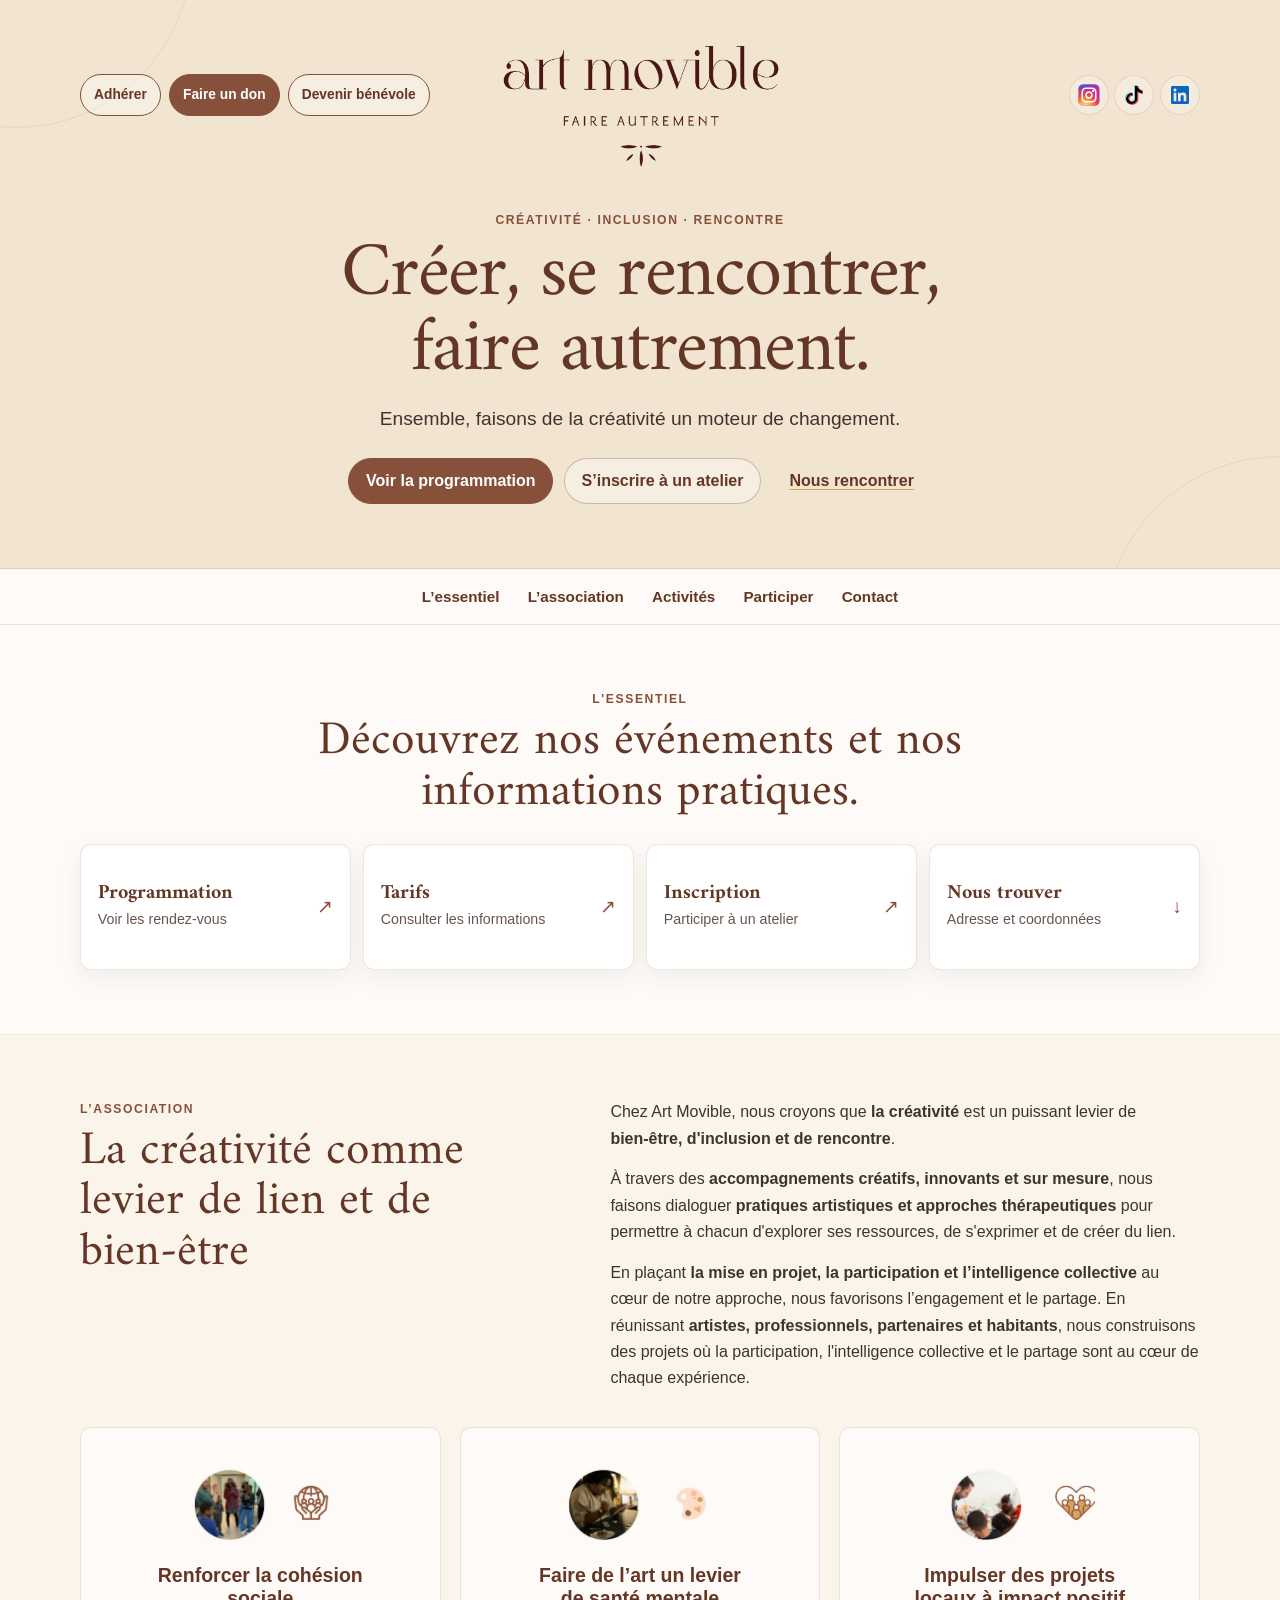
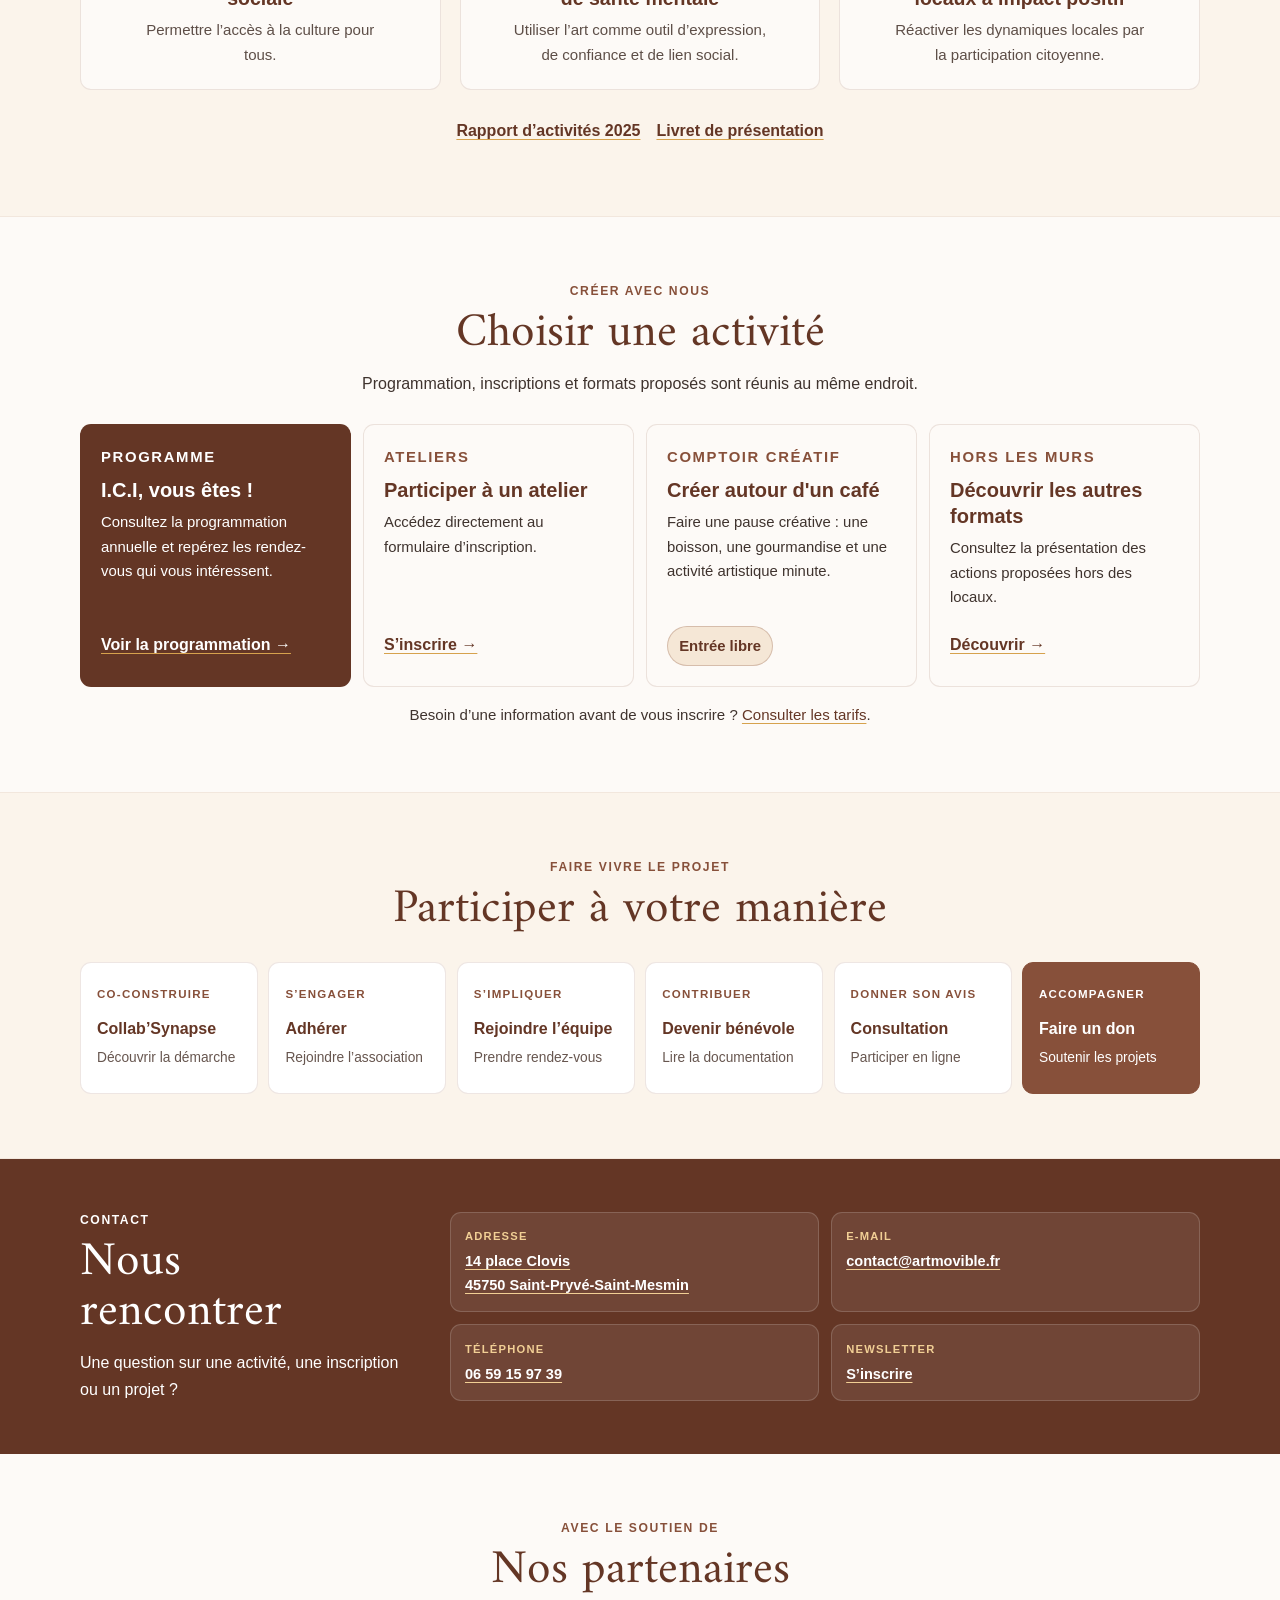
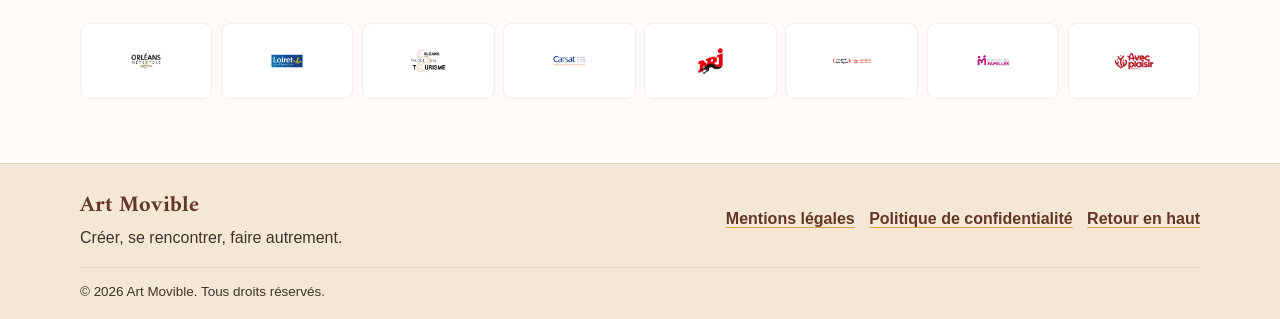
==== index.html @ a221da6d "Refonte du site Artmovible" ====
<!DOCTYPE html>
<html lang="fr">
<head>
    <meta charset="UTF-8">
    <meta name="viewport" content="width=device-width, initial-scale=1.0">
    <meta
        name="description"
        content="Art Movible crée des projets où pratiques artistiques, bien-être, inclusion et participation se rencontrent. Découvrez la programmation, les ateliers et les façons de participer."
    >
    <title>Art Movible | Créer, se rencontrer, faire autrement</title>
    <link rel="stylesheet" href="style.css">
    <link rel="canonical" href="https://www.artmovible.fr/">
</head>

<body id="top">
    <a class="skip-link" href="#contenu">Aller au contenu principal</a>

    <header class="site-header">
        <div class="header-bar conteneur">
            <div class="header-actions" aria-label="Soutenir Art Movible">
                <a
                    class="bouton-header bouton-header-secondaire"
                    href="https://art-movible.assoconnect.com/collect/description/528353-q-adhesions-annuelles"
                    target="_blank"
                    rel="noopener noreferrer"
                >
                    Adhérer
                </a>
                <a
                    class="bouton-header bouton-header-principal"
                    href="https://art-movible.assoconnect.com/collect/donation/01JJXPE5YR8CC6WFGHC7YKSK3X/soutenez-l-association"
                    target="_blank"
                    rel="noopener noreferrer"
                >
                    Faire un don
                </a>
                <a
                class="bouton-header bouton-header-secondaire"
                href="https://calendar.app.google/81EwcASKzV31bmbb9"
                target="_blank"
                rel="noopener noreferrer"
                >
                Devenir bénévole
                </a>   
            </div>

            <a class="marque" href="#top" aria-label="Art Movible, retour en haut de la page">
                <img
                    class="logo"
                    src="assets/image/logo-art-movible.png"
                    alt="Art Movible — Faire autrement"
                >
            </a>

            <nav class="reseaux-header" aria-label="Réseaux sociaux d’Art Movible">
                <ul>
                    <li>
                        <a
                            href="https://www.instagram.com/artmovible/"
                            target="_blank"
                            rel="noopener noreferrer"
                            aria-label="Instagram d’Art Movible — ouvre un nouvel onglet"
                        >
                            <img src="assets/image/instagram.svg" alt="" width="28" height="28">
                        </a>
                    </li>
                    <li>
                        <a
                            href="https://www.tiktok.com/@art_movible"
                            target="_blank"
                            rel="noopener noreferrer"
                            aria-label="TikTok d’Art Movible — ouvre un nouvel onglet"
                        >
                            <img src="assets/image/tiktok.svg" alt="" width="28" height="28">
                        </a>
                    </li>
                    <li>
                        <a
                            href="https://www.linkedin.com/company/art-movible/"
                            target="_blank"
                            rel="noopener noreferrer"
                            aria-label="LinkedIn d’Art Movible — ouvre un nouvel onglet"
                        >
                            <img src="assets/image/linkedin.svg" alt="" width="28" height="28">
                        </a>
                    </li>
                </ul>
            </nav>
        </div>

        <div class="hero conteneur">
            <p class="sur-titre">Créativité · inclusion · rencontre</p>
            <h1>Créer, se rencontrer,<br>faire autrement.</h1>
            <p class="hero-intro">
                Ensemble, faisons de la créativité un moteur de changement.
            </p>

            <div class="hero-actions" aria-label="Accès rapides">
                <a class="bouton bouton-principal" href="assets/documents/Programmation-annuel-livretA4.pdf" target="_blank" rel="noopener noreferrer">
                    Voir la programmation
                </a>
                <a class="bouton bouton-secondaire" href="https://art-movible.assoconnect.com/collect/description/756741-a-inscription-ateliers-i-c-i-saison-26-27" target="_blank" rel="noopener noreferrer">
                    S’inscrire à un atelier
                </a>
                <a class="bouton bouton-texte" href="#contact">Nous rencontrer</a>
            </div>
        </div>
    </header>

    <nav class="navigation-principale" aria-label="Navigation principale">
        <ul class="conteneur">
            <li><a href="#essentiel">L’essentiel</a></li>
            <li><a href="#decouvrir">L’association</a></li>
            <li><a href="#activites">Activités</a></li>
            <li><a href="#participer">Participer</a></li>
            <li><a href="#contact">Contact</a></li>
        </ul>
    </nav>

    <main id="contenu">
        <section id="essentiel" class="section-acces" aria-labelledby="acces-rapides-titre">
            <div class="conteneur">
                <div class="section-entete section-entete-centree section-entete-compacte">
                    <p class="sur-titre">L'essentiel</p>
                    <h2 id="acces-rapides-titre">Découvrez nos événements et nos informations pratiques.</h2>
                </div>

                <div class="acces-grid">
                    <a class="carte-acces" href="assets/documents/Programmation-annuel-livretA4.pdf" target="_blank" rel="noopener noreferrer">
                        <strong>Programmation</strong>
                        <span>Voir les rendez-vous</span>
                        <span class="carte-fleche" aria-hidden="true">↗</span>
                    </a>

                    <a class="carte-acces" href="https://drive.google.com/file/d/11H5LAsHrbO5J3Kq4nt0OPEbX9ujCjxOc/view" target="_blank" rel="noopener noreferrer">
                        <strong>Tarifs</strong>
                        <span>Consulter les informations</span>
                        <span class="carte-fleche" aria-hidden="true">↗</span>
                    </a>

                    <a class="carte-acces" href="https://art-movible.assoconnect.com/collect/description/756741-a-inscription-ateliers-i-c-i-saison-26-27" target="_blank" rel="noopener noreferrer">
                        <strong>Inscription</strong>
                        <span>Participer à un atelier</span>
                        <span class="carte-fleche" aria-hidden="true">↗</span>
                    </a>

                    <a class="carte-acces" href="#contact">
                        <strong>Nous trouver</strong>
                        <span>Adresse et coordonnées</span>
                        <span class="carte-fleche" aria-hidden="true">↓</span>
                    </a>
                </div>
            </div>
        </section>

        <section id="decouvrir" class="section-standard section-claire" aria-labelledby="decouvrir-titre">
            <div class="conteneur">
                <div class="association-intro">
                    <div>
                        <p class="sur-titre">L’association</p>
                        <h2 id="decouvrir-titre">La créativité comme levier de lien et de bien-être</h2>
                    </div>

                    <div class="association-resume">
                        <p>
                            Chez Art Movible, nous croyons que <strong>la créativité</strong> est un puissant levier de
                            <strong>bien-être, d'inclusion et de rencontre</strong>.
                        </p>

                        <p>
                            À travers des <strong>accompagnements créatifs, innovants et sur mesure</strong>,
                            nous faisons dialoguer <strong>pratiques artistiques et approches thérapeutiques</strong>
                            pour permettre à chacun d'explorer ses ressources, de s'exprimer et de créer du lien.
                        </p>

                        <p>
                            En plaçant <strong>la mise en projet, la participation et l’intelligence collective</strong>
                            au cœur de notre approche, nous favorisons l’engagement et le partage. En réunissant
                            <strong>artistes, professionnels, partenaires et habitants</strong>, nous construisons
                            des projets où la participation, l'intelligence collective et le partage sont au cœur
                            de chaque expérience.
                        </p>
                    </div>
                </div>

                <div class="axes-grid" aria-label="Les trois axes d’Art Movible">
                    <article class="axe-card">
                        <div class="axe-visuels" aria-hidden="true">
                            <img class="axe-photo" src="assets/image/axes/cohesion-photo.webp" alt="">
                            <img class="axe-icone" src="assets/image/axes/cohesion-icone.png" alt="">
                        </div>
                        <h3>Renforcer la cohésion sociale</h3>
                        <p>Permettre l’accès à la culture pour tous.</p>
                    </article>

                    <article class="axe-card">
                        <div class="axe-visuels" aria-hidden="true">
                            <img class="axe-photo" src="assets/image/axes/sante-mentale-photo.webp" alt="">
                            <img class="axe-icone" src="assets/image/axes/sante-mentale-icone.png" alt="">
                        </div>
                        <h3>Faire de l’art un levier de santé mentale</h3>
                        <p>Utiliser l’art comme outil d’expression, de confiance et de lien social.</p>
                    </article>

                    <article class="axe-card">
                        <div class="axe-visuels" aria-hidden="true">
                            <img class="axe-photo" src="assets/image/axes/projets-locaux-photo.webp" alt="">
                            <img class="axe-icone" src="assets/image/axes/projets-locaux-icone.png" alt="">
                        </div>
                        <h3>Impulser des projets locaux à impact positif</h3>
                        <p>Réactiver les dynamiques locales par la participation citoyenne.</p>
                    </article>
                </div>

                <div class="liens-inline liens-inline-centres">
                    <a href="https://www.calameo.com/read/0078898734a6a73f14594" target="_blank" rel="noopener noreferrer">Rapport d’activités 2025</a>
                    <a href="https://www.calameo.com/read/0078898738d2680e89d22" target="_blank" rel="noopener noreferrer">Livret de présentation</a>
                </div>
            </div>
        </section>

        <section id="activites" class="section-standard" aria-labelledby="activites-titre">
            <div class="conteneur">
                <div class="section-entete section-entete-centree section-entete-compacte">
                    <p class="sur-titre">Créer avec nous</p>
                    <h2 id="activites-titre">Choisir une activité</h2>
                    <p>Programmation, inscriptions et formats proposés sont réunis au même endroit.</p>
                </div>

                <div class="actions-grid">
                    <article class="action-card action-card-principale">
                        <p class="action-type">Programme</p>
                        <h3>I.C.I, vous êtes !</h3>
                        <p>Consultez la programmation annuelle et repérez les rendez-vous qui vous intéressent.</p>
                        <a class="lien-action lien-action-clair" href="assets/documents/Programmation-annuel-livretA4.pdf" target="_blank" rel="noopener noreferrer">Voir la programmation →</a>
                    </article>

                    <article class="action-card">
                        <p class="action-type">Ateliers</p>
                        <h3>Participer à un atelier</h3>
                        <p>Accédez directement au formulaire d’inscription.</p>
                        <a class="lien-action" href="https://art-movible.assoconnect.com/collect/description/756741-a-inscription-ateliers-i-c-i-saison-26-27" target="_blank" rel="noopener noreferrer">S’inscrire →</a>
                    </article>

                    <article class="action-card action-card-info">
                    <p class="action-type">Comptoir créatif</p>

                    <h3>Créer autour d'un café</h3>

                    <p>
                        Faire une pause créative : une boisson, une gourmandise et une activité artistique minute.
                    </p>

                    <p class="info-action">Entrée libre</p>
                    </article>

                    <article class="action-card">
                        <p class="action-type">Hors les murs</p>
                        <h3>Découvrir les autres formats</h3>
                        <p>Consultez la présentation des actions proposées hors des locaux.</p>
                        <a class="lien-action" href="assets/documents/actions-hors-les-murs.pdf" target="_blank" rel="noopener noreferrer">Découvrir →</a>
                    </article>
                </div>

                <p class="tarifs-raccourci">
                    Besoin d’une information avant de vous inscrire ?
                    <a href="https://drive.google.com/file/d/11H5LAsHrbO5J3Kq4nt0OPEbX9ujCjxOc/view" target="_blank" rel="noopener noreferrer">Consulter les tarifs</a>.
                </p>
            </div>
        </section>

        <section id="participer" class="section-standard section-claire" aria-labelledby="participer-titre">
            <div class="conteneur">
                <div class="section-entete section-entete-centree section-entete-compacte">
                    <p class="sur-titre">Faire vivre le projet</p>
                    <h2 id="participer-titre">Participer à votre manière</h2>
                </div>

                <div class="participation-grid">
                    <a class="participation-card" href="assets/image/collab-synapse.jpeg" target="_blank" rel="noopener noreferrer">
                        <span class="participation-label">Co-construire</span>
                        <strong>Collab’Synapse</strong>
                        <span>Découvrir la démarche</span>
                    </a>

                    <a class="participation-card" href="https://art-movible.assoconnect.com/collect/description/528353-q-adhesions-annuelles" target="_blank" rel="noopener noreferrer">
                        <span class="participation-label">S’engager</span>
                        <strong>Adhérer</strong>
                        <span>Rejoindre l’association</span>
                    </a>

                    <a class="participation-card" href="https://calendar.app.google/81EwcASKzV31bmbb9" target="_blank" rel="noopener noreferrer">
                        <span class="participation-label">S’impliquer</span>
                        <strong>Rejoindre l’équipe</strong>
                        <span>Prendre rendez-vous</span>
                    </a>

                    <a class="participation-card" href="https://calendar.app.google/81EwcASKzV31bmbb9" target="_blank" rel="noopener noreferrer">
                        <span class="participation-label">Contribuer</span>
                        <strong>Devenir bénévole</strong>
                        <span>Lire la documentation</span>
                    </a>

                    <a class="participation-card" href="https://docs.google.com/forms/d/e/1FAIpQLSdToOJBvKz5PUzyW902dC2U67nDC9TIb4lnIdmx_cMyzIRdXw/viewform" target="_blank" rel="noopener noreferrer">
                        <span class="participation-label">Donner son avis</span>
                        <strong>Consultation</strong>
                        <span>Participer en ligne</span>
                    </a>

                    <a class="participation-card participation-card-don" href="https://art-movible.assoconnect.com/collect/donation/01JJXPE5YR8CC6WFGHC7YKSK3X/soutenez-l-association" target="_blank" rel="noopener noreferrer">
                        <span class="participation-label">Accompagner</span>
                        <strong>Faire un don</strong>
                        <span>Soutenir les projets</span>
                    </a>
                </div>
            </div>
        </section>

        <section id="contact" class="section-contact" aria-labelledby="contact-titre">
            <div class="conteneur contact-layout">
                <div class="contact-intro">
                    <p class="sur-titre">Contact</p>
                    <h2 id="contact-titre">Nous<br> rencontrer</h2>
                    <p>Une question sur une activité, une inscription ou un projet ?</p>
                </div>

                <address class="contact-list">
                    <div class="contact-ligne">
                        <span class="contact-label">Adresse</span>
                        <a href="https://maps.app.goo.gl/XmtvQ3x3zF26Dgkd9" target="_blank" rel="noopener noreferrer">
                            14 place Clovis<br>45750 Saint-Pryvé-Saint-Mesmin
                        </a>
                    </div>
                    <div class="contact-ligne">
                        <span class="contact-label">E-mail</span>
                        <a href="mailto:contact@artmovible.fr">contact@artmovible.fr</a>
                    </div>
                    <div class="contact-ligne">
                        <span class="contact-label">Téléphone</span>
                        <a href="tel:+33659159739">06 59 15 97 39</a>
                    </div>
                    <div class="contact-ligne">
                        <span class="contact-label">Newsletter</span>
                        <a href="https://art-movible.assoconnect.com/collect/description/736216-a-inscription-newsletter" target="_blank" rel="noopener noreferrer">S’inscrire</a>
                    </div>
                </address>
            </div>
        </section>

        <section id="partenaires" class="section-partenaires" aria-labelledby="partenaires-titre">
            <div class="conteneur">
                <div class="section-entete section-entete-centree section-entete-compacte">
                    <p class="sur-titre">Avec le soutien de</p>
                    <h2 id="partenaires-titre">Nos partenaires</h2>
                </div>

                <ul class="liste-partenaires">
                    <li><img src="assets/image/partenaires/OM.png" alt="Orléans Métropole" loading="lazy"></li>
                    <li><img src="assets/image/partenaires/Loiret.png" alt="Département du Loiret" loading="lazy"></li>
                    <li><img src="assets/image/partenaires/OOT.png" alt="Orléans Office de tourisme" loading="lazy"></li>
                    <li><img src="assets/image/partenaires/carsat.png" alt="CARSAT" loading="lazy"></li>
                    <li><img src="assets/image/partenaires/nrj.png" alt="NRJ" loading="lazy"></li>
                    <li><img src="assets/image/partenaires/malakoff.png" alt="Malakoff" loading="lazy"></li>
                    <li><img src="assets/image/partenaires/maison-des-familles.png" alt="Maison des familles" loading="lazy"></li>
                    <li><img src="assets/image/partenaires/avec-plaisir.png" alt="Avec plaisir" loading="lazy"></li>
                </ul>
            </div>
        </section>
    </main>

    <footer class="site-footer">
        <div class="conteneur footer-grid">
            <div>
                <p class="footer-nom">Art Movible</p>
                <p>Créer, se rencontrer, faire autrement.</p>
            </div>

            <div class="footer-liens">
                <a href="mentions-legales.html">Mentions légales</a>
                <a href="confidentialite.html">Politique de confidentialité</a>
                <a href="#top">Retour en haut</a>
            </div>
        </div>
        <p class="copyright">&copy; 2026 Art Movible. Tous droits réservés.</p>
    </footer>
</body>
</html>
---- style.css ----
@font-face {
    font-family: "Amiri";
    src: url("assets/fonts/Amiri-Regular.ttf") format("truetype");
    font-style: normal;
    font-weight: 400;
    font-display: swap;
}

@font-face {
    font-family: "Amiri";
    src: url("assets/fonts/Amiri-Bold.ttf") format("truetype");
    font-style: normal;
    font-weight: 700;
    font-display: swap;
}

@font-face {
    font-family: "Amiri";
    src: url("assets/fonts/Amiri-Italic.ttf") format("truetype");
    font-style: italic;
    font-weight: 400;
    font-display: swap;
}

@font-face {
    font-family: "Amiri";
    src: url("assets/fonts/Amiri-BoldItalic.ttf") format("truetype");
    font-style: italic;
    font-weight: 700;
    font-display: swap;
}

:root {
    --brun: #87503a;
    --brun-fonce: #643625;
    --texte: #3f332e;
    --fond: #fdfaf7;
    --sable: #f5e7d6;
    --logo-fond: #f1e4d1;
    --sable-clair: #fbf4eb;
    --neutre: #dcd9cb;
    --or: #d6a24d;
    --blanc: #ffffff;
    --ombre-legere: 0 8px 24px rgba(76, 52, 42, 0.06);
    --rayon: 18px;
    --rayon-petit: 11px;
    --largeur: 1120px;
    --section: clamp(2.8rem, 5vw, 4.4rem);
}

*,
*::before,
*::after {
    box-sizing: border-box;
}

html {
    scroll-behavior: smooth;
    scroll-padding-top: 76px;
}

body {
    margin: 0;
    background: var(--fond);
    color: var(--texte);
    font-family: "Segoe UI", Roboto, Helvetica, Arial, sans-serif;
    font-size: 1rem;
    line-height: 1.65;
}

img {
    max-width: 100%;
    height: auto;
}

a {
    color: var(--brun-fonce);
    text-decoration-thickness: 0.09em;
    text-underline-offset: 0.18em;
    text-decoration-color: var(--or);
}

a:hover {
    text-decoration-color: currentColor;
}

a:focus-visible,
button:focus-visible {
    outline: 3px solid var(--brun-fonce);
    outline-offset: 4px;
}

h1,
h2,
h3,
p {
    margin-top: 0;
}

h1,
h2,
h3 {
    color: var(--brun-fonce);
}

h1,
h2 {
    font-family: "Amiri", Georgia, serif;
}

h1 {
    max-width: 850px;
    margin: 0 auto 0.9rem;
    font-size: clamp(2.75rem, 6vw, 5.25rem);
    font-weight: 400;
    line-height: 0.98;
    letter-spacing: -0.02em;
    text-align: center;
}

h2 {
    margin-bottom: 0.75rem;
    font-size: clamp(2rem, 3.7vw, 3rem);
    font-weight: 400;
    line-height: 1.06;
}

h3 {
    margin-bottom: 0.45rem;
    font-size: clamp(1.08rem, 1.7vw, 1.25rem);
    line-height: 1.3;
}

p {
    margin-bottom: 0.9rem;
}

.conteneur {
    width: min(calc(100% - 2rem), var(--largeur));
    margin-inline: auto;
}

.skip-link {
    position: fixed;
    top: 0.75rem;
    left: 0.75rem;
    z-index: 1000;
    padding: 0.7rem 0.95rem;
    transform: translateY(-180%);
    border-radius: 8px;
    background: var(--brun-fonce);
    color: var(--blanc);
    font-weight: 700;
    text-decoration: none;
}

.skip-link:focus {
    transform: translateY(0);
}

.sur-titre {
    margin-bottom: 0.5rem;
    color: var(--brun);
    font-size: 0.76rem;
    font-weight: 800;
    letter-spacing: 0.13em;
    text-transform: uppercase;
}

/* En-tête */

.site-header {
    position: relative;
    overflow: hidden;
    border-bottom: 1px solid rgba(135, 80, 58, 0.15);
    background: var(--logo-fond);
}

.site-header::before,
.site-header::after {
    content: "";
    position: absolute;
    width: 22rem;
    height: 22rem;
    border: 1px solid rgba(135, 80, 58, 0.10);
    border-radius: 50%;
    pointer-events: none;
}

.site-header::before {
    top: -14rem;
    left: -10rem;
}

.site-header::after {
    right: -11rem;
    bottom: -15rem;
}

.header-bar {
    position: relative;
    z-index: 1;
    display: grid;
    grid-template-columns: 1fr auto 1fr;
    align-items: center;
    gap: 1rem;
    padding-top: 1.1rem;
}

.header-actions {
    grid-column: 1;
    justify-self: start;
    display: flex;
    flex-wrap: wrap;
    gap: 0.5rem;
}

.bouton-header {
    display: inline-flex;
    min-height: 42px;
    align-items: center;
    justify-content: center;
    padding: 0.55rem 0.82rem;
    border: 1px solid var(--brun);
    border-radius: 999px;
    font-size: 0.86rem;
    font-weight: 750;
    line-height: 1.1;
    text-decoration: none;
    transition: transform 150ms ease, background-color 150ms ease, border-color 150ms ease;
}

.bouton-header:hover {
    transform: translateY(-1px);
    border-color: var(--brun-fonce);
    background: var(--brun-fonce);
    color: var(--blanc);
}

.bouton-header-principal {
    background: var(--brun);
    color: var(--blanc);
}

.bouton-header-secondaire {
    background: rgba(255, 255, 255, 0.36);
    color: var(--brun-fonce);
}

.marque {
    grid-column: 2;
    display: inline-flex;
    align-items: center;
    justify-content: center;
    border-radius: 16px;
}

.logo {
    display: block;
    width: min(320px, 62vw);
    mix-blend-mode: multiply;
}

.reseaux-header {
    grid-column: 3;
    justify-self: end;
}

.reseaux-header ul {
    display: flex;
    gap: 0.35rem;
    margin: 0;
    padding: 0;
    list-style: none;
}

.reseaux-header a {
    display: grid;
    width: 40px;
    height: 40px;
    place-items: center;
    border: 1px solid rgba(135, 80, 58, 0.14);
    border-radius: 50%;
    background: rgba(255, 255, 255, 0.25);
    transition: transform 150ms ease, background-color 150ms ease;
}

.reseaux-header a:hover {
    transform: translateY(-2px);
    background: rgba(255, 255, 255, 0.60);
}

.reseaux-header img {
    display: block;
    width: 24px;
    height: 24px;
    object-fit: contain;
}

.hero {
    position: relative;
    z-index: 1;
    max-width: 930px;
    padding-top: clamp(1.7rem, 3vw, 2.6rem);
    padding-bottom: clamp(2.4rem, 5vw, 4rem);
    text-align: center;
}

.hero .sur-titre {
    text-align: center;
}

.hero-intro {
    max-width: 720px;
    margin: 0 auto 1.45rem;
    font-size: clamp(1.04rem, 1.8vw, 1.2rem);
}

.hero-actions {
    display: flex;
    flex-wrap: wrap;
    justify-content: center;
    gap: 0.65rem;
}

.bouton {
    display: inline-flex;
    min-height: 46px;
    align-items: center;
    justify-content: center;
    padding: 0.72rem 1.05rem;
    border: 1px solid transparent;
    border-radius: 999px;
    font-weight: 750;
    line-height: 1.2;
    text-decoration: none;
    transition: transform 150ms ease, background-color 150ms ease, border-color 150ms ease;
}

.bouton:hover {
    transform: translateY(-1px);
}

.bouton-principal {
    border-color: var(--brun);
    background: var(--brun);
    color: var(--blanc);
}

.bouton-principal:hover {
    border-color: var(--brun-fonce);
    background: var(--brun-fonce);
}

.bouton-secondaire {
    border-color: rgba(135, 80, 58, 0.35);
    background: rgba(255, 255, 255, 0.36);
    color: var(--brun-fonce);
}

.bouton-secondaire:hover {
    background: rgba(255, 255, 255, 0.72);
}

.bouton-texte {
    color: var(--brun-fonce);
    text-decoration: underline;
    text-decoration-color: var(--or);
}

/* Navigation */

.navigation-principale {
    position: sticky;
    top: 0;
    z-index: 100;
    border-bottom: 1px solid rgba(135, 80, 58, 0.14);
    background: rgba(253, 250, 247, 0.95);
    backdrop-filter: blur(10px);
}

.navigation-principale ul {
    display: flex;
    align-items: center;
    justify-content: center;
    gap: 0.2rem;
    margin-block: 0;
    padding-block: 0.42rem;
    list-style: none;
}

.navigation-principale a {
    display: flex;
    min-height: 42px;
    align-items: center;
    padding: 0.45rem 0.78rem;
    border-radius: 999px;
    color: var(--brun-fonce);
    font-size: 0.95rem;
    font-weight: 750;
    text-decoration: none;
}

.navigation-principale a:hover,
.navigation-principale a:focus-visible {
    background: var(--sable);
}

/* Sections */

section[id] {
    scroll-margin-top: 110px;
}

.section-standard,
.section-acces,
.section-partenaires {
    padding-block: var(--section);
}

.section-claire {
    border-block: 1px solid rgba(135, 80, 58, 0.08);
    background: var(--sable-clair);
}

.section-entete {
    max-width: 720px;
    margin-bottom: 1.65rem;
}

.section-entete-centree {
    margin-inline: auto;
    text-align: center;
}

.section-entete-compacte > p:last-child {
    max-width: 620px;
    margin-inline: auto;
    margin-bottom: 0;
}

/* Accès rapides */

.section-acces {
    background: var(--fond);
}

.acces-grid {
    display: grid;
    grid-template-columns: repeat(4, minmax(0, 1fr));
    gap: 0.75rem;
}

.carte-acces {
    position: relative;
    display: grid;
    min-height: 126px;
    grid-template-columns: 1fr auto;
    grid-template-rows: auto auto;
    gap: 0.15rem 0.7rem;
    align-content: center;
    padding: 1rem 1.05rem;
    border: 1px solid rgba(135, 80, 58, 0.14);
    border-radius: var(--rayon-petit);
    background: var(--blanc);
    box-shadow: var(--ombre-legere);
    color: var(--texte);
    text-decoration: none;
    transition: transform 150ms ease, border-color 150ms ease;
}

.carte-acces:hover {
    transform: translateY(-2px);
    border-color: rgba(135, 80, 58, 0.38);
}

.carte-acces strong {
    grid-column: 1;
    color: var(--brun-fonce);
    font-family: "Amiri", Georgia, serif;
    font-size: 1.25rem;
    line-height: 1.1;
}

.carte-acces > span:not(.carte-fleche) {
    grid-column: 1;
    color: #67564f;
    font-size: 0.89rem;
}

.carte-fleche {
    grid-column: 2;
    grid-row: 1 / 3;
    align-self: center;
    color: var(--brun);
    font-size: 1.2rem;
}

/* Association */

.association-intro {
    display: grid;
    grid-template-columns: minmax(0, 0.9fr) minmax(0, 1.1fr);
    align-items: start;
    gap: clamp(1.5rem, 4vw, 3rem);
    margin-bottom: clamp(1.5rem, 3vw, 2.2rem);
}

.association-intro h2,
.association-resume p:last-child {
    margin-bottom: 0;
}

.association-resume {
    max-width: 680px;
}

.texte-intro {
    font-size: 1.08rem;
    font-weight: 650;
}

.axes-grid {
    display: grid;
    grid-template-columns: repeat(3, minmax(0, 1fr));
    gap: clamp(0.75rem, 2vw, 1.2rem);
}

.axe-card {
    display: grid;
    grid-template-rows: auto auto 1fr;
    justify-items: center;
    padding: clamp(1rem, 2vw, 1.35rem);
    border: 1px solid rgba(135, 80, 58, 0.14);
    border-radius: var(--rayon-petit);
    background: var(--fond);
    text-align: center;
}

.axe-visuels {
    display: flex;
    align-items: center;
    justify-content: center;
    gap: 0.9rem;
    min-height: 100px;
    margin-bottom: 0.9rem;
}

.axe-photo {
    width: 86px;
    height: 86px;
    border-radius: 50%;
    object-fit: cover;
}

.axe-icone {
    width: 50px;
    height: 50px;
    object-fit: contain;
}

.axe-card h3 {
    max-width: 20ch;
    margin: 0 0 0.45rem;
    font-size: clamp(1.05rem, 1.7vw, 1.22rem);
    line-height: 1.2;
}

.axe-card p {
    max-width: 31ch;
    margin: 0;
    color: #5d4e47;
    font-size: 0.94rem;
}

.liens-inline {
    display: flex;
    flex-wrap: wrap;
    gap: 0.4rem 1rem;
    margin-top: 1.25rem;
}

.liens-inline-centres {
    justify-content: center;
}

.liens-inline a {
    display: inline-flex;
    min-height: 42px;
    align-items: center;
    font-weight: 750;
}

/* Activités */

.actions-grid {
    display: grid;
    grid-template-columns: repeat(4, minmax(0, 1fr));
    gap: 0.75rem;
}

.action-card {
    display: flex;
    min-height: 195px;
    flex-direction: column;
    padding: 1.25rem;
    border: 1px solid rgba(135, 80, 58, 0.14);
    border-radius: var(--rayon-petit);
    background: var(--fond);
}

.action-card-principale {
    border-color: transparent;
    background: var(--brun-fonce);
    color: var(--blanc);
}

.action-card-principale h3,
.action-card-principale .action-type {
    color: var(--blanc);
}

.action-card p {
    font-size: 0.93rem;
}

.action-type,
.participation-label {
    margin-bottom: 0.45rem;
    color: var(--brun);
    font-size: 0.72rem;
    font-weight: 800;
    letter-spacing: 0.11em;
    text-transform: uppercase;
}

.lien-action {
    display: inline-flex;
    min-height: 42px;
    align-items: center;
    margin-top: auto;
    font-weight: 800;
}

.lien-action-clair {
    color: var(--blanc);
    text-decoration-color: var(--or);
}

.tarifs-raccourci {
    margin: 1rem 0 0;
    text-align: center;
    font-size: 0.94rem;
}

/* Participer */

.participation-grid {
    display: grid;
    grid-template-columns: repeat(5, minmax(0, 1fr));
    gap: 0.65rem;
}

.participation-card {
    display: flex;
    min-height: 132px;
    flex-direction: column;
    justify-content: center;
    gap: 0.28rem;
    padding: 1rem;
    border: 1px solid rgba(135, 80, 58, 0.14);
    border-radius: var(--rayon-petit);
    background: var(--blanc);
    color: var(--texte);
    text-decoration: none;
    transition: transform 150ms ease, border-color 150ms ease;
}

.participation-card:hover {
    transform: translateY(-2px);
    border-color: rgba(135, 80, 58, 0.40);
}

.participation-card strong {
    color: var(--brun-fonce);
    font-size: 1rem;
}

.participation-card > span:last-child {
    color: #67564f;
    font-size: 0.86rem;
}

.participation-card-don {
    border-color: var(--brun);
    background: var(--brun);
    color: var(--blanc);
}

.participation-card-don .participation-label,
.participation-card-don strong,
.participation-card-don > span:last-child {
    color: var(--blanc);
}

/* Contact */

.section-contact {
    padding-block: clamp(2.4rem, 4vw, 3.4rem);
    background: var(--brun-fonce);
    color: var(--blanc);
}

.section-contact h2,
.section-contact .sur-titre {
    color: var(--blanc);
}

.contact-layout {
    display: grid;
    grid-template-columns: minmax(240px, 0.75fr) minmax(0, 1.75fr);
    align-items: center;
    gap: clamp(1.6rem, 4vw, 3rem);
}

.contact-intro p:last-child {
    margin-bottom: 0;
}

.contact-list {
    display: grid;
    grid-template-columns: repeat(2, minmax(0, 1fr));
    gap: 0.75rem;
    font-style: normal;
}

.contact-ligne {
    display: flex;
    min-width: 0;
    flex-direction: column;
    gap: 0.22rem;
    padding: 0.9rem;
    border: 1px solid rgba(255, 255, 255, 0.16);
    border-radius: var(--rayon-petit);
    background: rgba(255, 255, 255, 0.08);
}

.contact-label {
    color: #f1cf95;
    font-size: 0.7rem;
    font-weight: 800;
    letter-spacing: 0.11em;
    text-transform: uppercase;
}

.contact-ligne a {
    color: var(--blanc);
    font-size: 0.91rem;
    font-weight: 700;
    overflow-wrap: break-word;
    word-break: normal;
    text-decoration-color: #f1cf95;
}

/* Partenaires */

.section-partenaires {
    background: var(--fond);
}

.liste-partenaires {
    display: grid;
    grid-template-columns: repeat(auto-fit, minmax(112px, 1fr));
    align-items: center;
    gap: 0.55rem;
    margin: 0;
    padding: 0;
    list-style: none;
}

.liste-partenaires li {
    display: grid;
    min-height: 76px;
    place-items: center;
    padding: 0.55rem;
    border: 1px solid rgba(135, 80, 58, 0.10);
    border-radius: 9px;
    background: var(--blanc);
}

.liste-partenaires img {
    display: block;
    width: 100%;
    max-width: 125px;
    height: 48px;
    object-fit: contain;
}

/* Footer */

.site-footer,
body > footer:not(.site-footer) {
    border-top: 1px solid rgba(135, 80, 58, 0.14);
    background: var(--sable);
    color: var(--texte);
}

.footer-grid {
    display: flex;
    align-items: center;
    justify-content: space-between;
    gap: 1.5rem;
    padding-block: 1.5rem 1rem;
}

.footer-nom {
    margin-bottom: 0.1rem;
    color: var(--brun-fonce);
    font-family: "Amiri", Georgia, serif;
    font-size: 1.4rem;
    font-weight: 700;
}

.footer-grid p {
    margin-bottom: 0;
}

.footer-liens {
    display: flex;
    flex-wrap: wrap;
    justify-content: flex-end;
    gap: 0.5rem 0.9rem;
}

.footer-liens a,
.liens-legaux a {
    display: inline-flex;
    min-height: 40px;
    align-items: center;
    font-weight: 700;
}

.copyright {
    width: min(calc(100% - 2rem), var(--largeur));
    margin: 0 auto;
    padding: 0.8rem 0 1rem;
    border-top: 1px solid rgba(135, 80, 58, 0.11);
    font-size: 0.84rem;
}

/* Pages légales existantes */

body > header:not(.site-header) {
    width: min(calc(100% - 2rem), 900px);
    margin: 0 auto;
    padding: 2rem 0 1rem;
}

.titre-page {
    margin: 0;
    font-family: "Amiri", Georgia, serif;
    font-size: clamp(2.5rem, 6vw, 4rem);
    font-weight: 400;
    line-height: 1.05;
}

.retour-accueil {
    display: inline-flex;
    min-height: 44px;
    align-items: center;
    margin-bottom: 1.2rem;
    font-weight: 700;
}

.page-legale {
    width: min(calc(100% - 2rem), 900px);
    margin: 0 auto 3rem;
    padding: clamp(1.5rem, 4vw, 3rem);
    border: 1px solid rgba(135, 80, 58, 0.12);
    border-radius: var(--rayon);
    background: var(--blanc);
    box-shadow: var(--ombre-legere);
}

.page-legale section + section {
    margin-top: 2.4rem;
    padding-top: 2.4rem;
    border-top: 1px solid rgba(135, 80, 58, 0.12);
}

.page-legale p,
.page-legale li {
    max-width: 72ch;
}

.page-legale address {
    font-style: normal;
}

body > footer:not(.site-footer) {
    padding: 1.5rem 1rem;
    text-align: center;
}

body > footer:not(.site-footer) p {
    margin: 0;
}

.liens-legaux {
    display: flex;
    flex-wrap: wrap;
    justify-content: center;
    gap: 0.5rem 0.8rem;
}

/* Responsive */

@media (max-width: 980px) {
    .actions-grid {
        grid-template-columns: repeat(2, minmax(0, 1fr));
    }

    .participation-grid {
        grid-template-columns: repeat(3, minmax(0, 1fr));
    }

    .contact-layout {
        grid-template-columns: 1fr;
    }

    .contact-list {
        grid-template-columns: repeat(2, minmax(0, 1fr));
    }
}

@media (max-width: 820px) {
    .association-intro {
        grid-template-columns: 1fr;
        align-items: start;
        gap: 0.8rem;
    }

    .axes-grid {
        grid-template-columns: 1fr;
    }

    .axe-card {
        grid-template-columns: auto 1fr;
        grid-template-rows: auto auto;
        column-gap: 1rem;
        justify-items: start;
        text-align: left;
    }

    .axe-visuels {
        grid-row: 1 / 3;
        flex-direction: column;
        gap: 0.35rem;
        min-height: auto;
        margin: 0;
    }

    .axe-photo {
        width: 74px;
        height: 74px;
    }

    .axe-icone {
        width: 38px;
        height: 38px;
    }

    .axe-card h3,
    .axe-card p {
        max-width: none;
    }
}

@media (max-width: 700px) {
    .header-bar {
        grid-template-columns: 1fr;
        justify-items: center;
    }

    .header-actions,
    .marque,
    .reseaux-header {
        grid-column: 1;
        justify-self: center;
    }

    .marque {
        grid-row: 1;
    }

    .header-actions {
        grid-row: 2;
        justify-content: center;
        margin-top: 0.35rem;
    }

    .reseaux-header {
        grid-row: 3;
        margin-top: 0.2rem;
    }

    .navigation-principale ul {
    justify-content: center;
    flex-wrap: wrap;
    gap: 0.15rem 0.3rem;
    padding: 0.35rem 0.5rem;
    overflow: visible;
}

.navigation-principale li {
    flex: 0 1 auto;
}

.navigation-principale a {
    min-height: 38px;
    padding: 0.35rem 0.6rem;
    font-size: 0.88rem;
    white-space: nowrap;
}

    .acces-grid {
        grid-template-columns: repeat(2, minmax(0, 1fr));
    }

    .participation-grid {
        grid-template-columns: repeat(2, minmax(0, 1fr));
    }

    .footer-grid {
        align-items: flex-start;
        flex-direction: column;
    }

    .footer-liens {
        justify-content: flex-start;
    }

    .contact-list {
    grid-template-columns: 1fr;
}

.contact-ligne {
    padding: 0.75rem;
}

.contact-ligne a[href^="mailto:"] {
    font-size: 0.86rem;
    white-space: nowrap;
}
}

@media (max-width: 520px) {
    .conteneur {
        width: min(calc(100% - 1.25rem), var(--largeur));
    }

    .logo {
        width: min(280px, 76vw);
    }

    .hero-actions,
    .hero-actions .bouton {
        width: 100%;
    }

    .acces-grid,
    .actions-grid,
    .participation-grid,
    .contact-list {
        grid-template-columns: 1fr;
    }

    .carte-acces,
    .action-card,
    .participation-card {
        min-height: 0;
    }

    .carte-acces {
        min-height: 96px;
    }

    .section-contact {
        padding-block: 2.2rem;
    }
}

@media (prefers-reduced-motion: reduce) {
    html {
        scroll-behavior: auto;
    }

    *,
    *::before,
    *::after {
        scroll-behavior: auto !important;
        transition-duration: 0.01ms !important;
        animation-duration: 0.01ms !important;
        animation-iteration-count: 1 !important;
    }
}


/* Ajustements ciblés — base V2.1 conservée */

.action-card-info {
    position: relative;
}

.info-action {
    display: inline-flex;
    width: fit-content;
    min-height: 38px;
    align-items: center;
    margin-top: auto;
    margin-bottom: 0;
    padding: 0.42rem 0.7rem;
    border: 1px solid rgba(135, 80, 58, 0.28);
    border-radius: 999px;
    background: var(--sable);
    color: var(--brun-fonce);
    font-size: 0.86rem;
    font-weight: 800;
}

.participation-grid {
    grid-template-columns: repeat(6, minmax(0, 1fr));
}

@media (max-width: 980px) {
    .participation-grid {
        grid-template-columns: repeat(3, minmax(0, 1fr));
    }
}

@media (max-width: 700px) {
    .participation-grid {
        grid-template-columns: repeat(2, minmax(0, 1fr));
    }
}

@media (max-width: 520px) {
    .participation-grid {
        grid-template-columns: 1fr;
    }
}

@media (max-width: 390px) {
    .header-actions {
        width: 100%;
    }

    .bouton-header {
        flex: 1 1 auto;
        min-width: 0;
        padding-inline: 0.65rem;
        font-size: 0.8rem;
    }
}
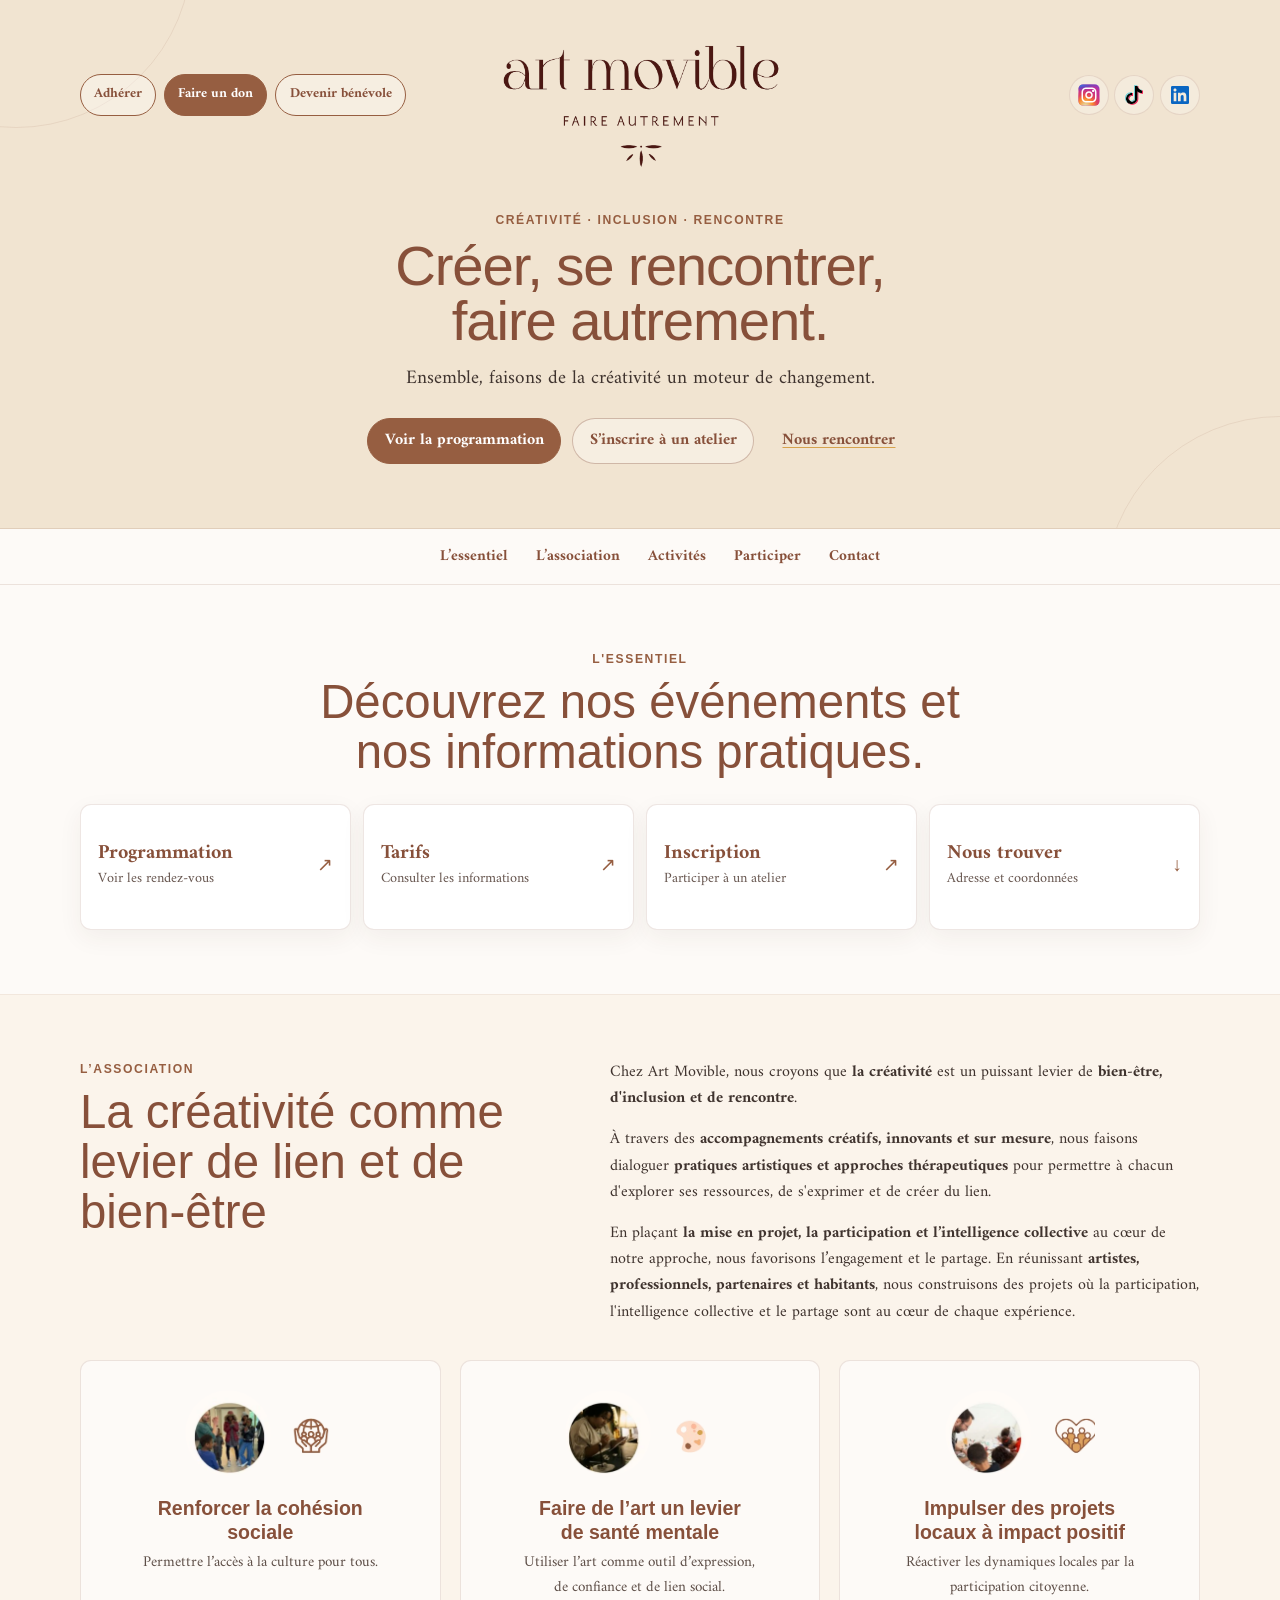
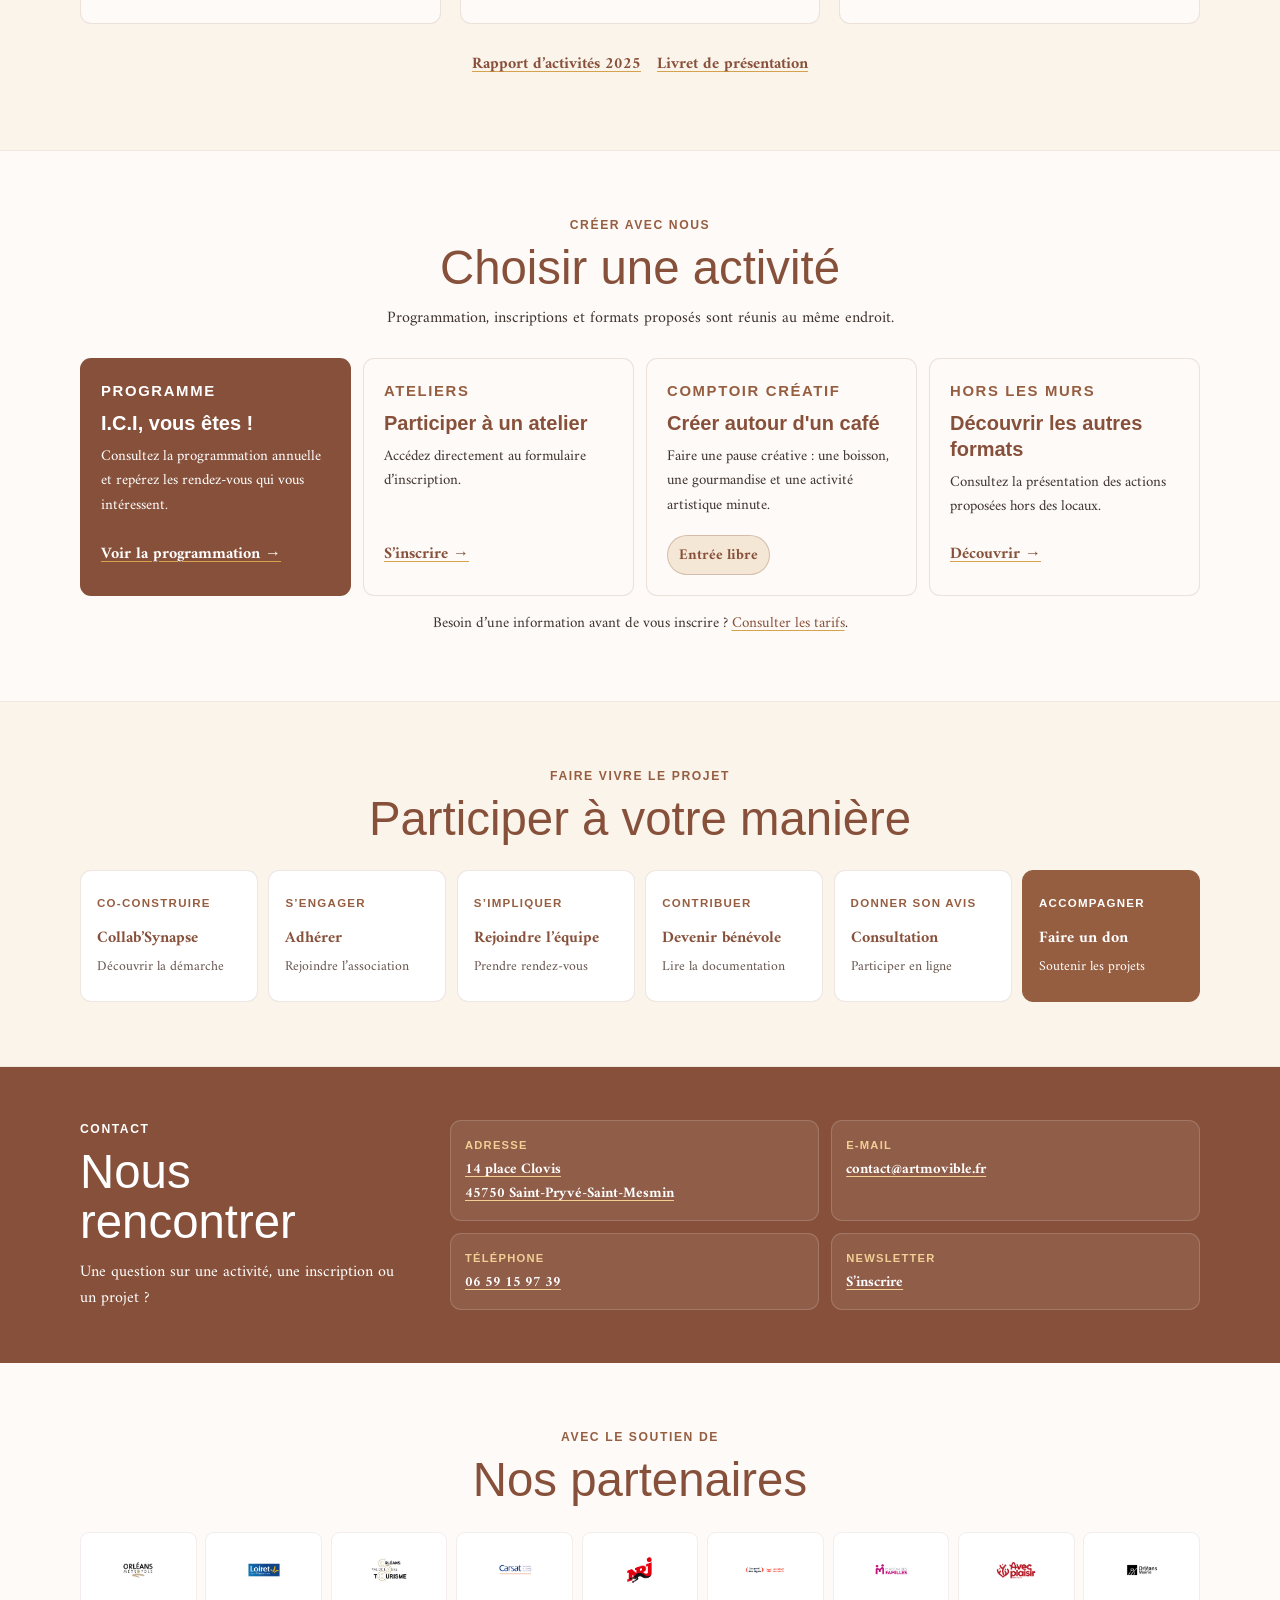
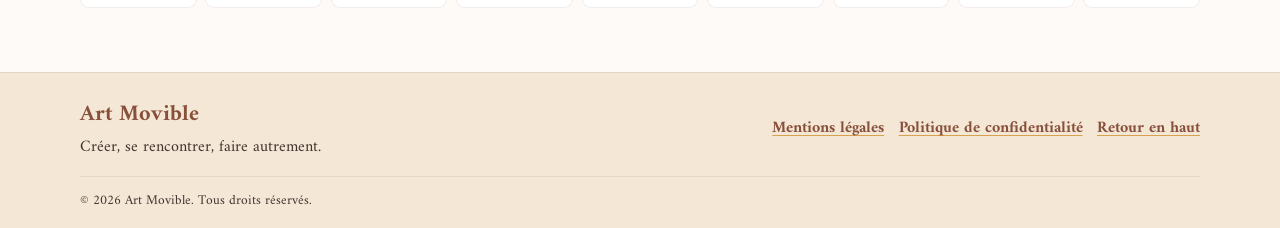
==== commit 4b2d3f71: "mise à jour : livret bénévole, tarif, logo partenaire" ====
--- a/index.html
+++ b/index.html
@@ -36,7 +36,7 @@
                 </a>
                 <a
                 class="bouton-header bouton-header-secondaire"
-                href="https://calendar.app.google/81EwcASKzV31bmbb9"
+                href="assets/documents/livret-benevole.pdf"
                 target="_blank"
                 rel="noopener noreferrer"
                 >
@@ -132,7 +132,7 @@
                         <span class="carte-fleche" aria-hidden="true">↗</span>
                     </a>
 
-                    <a class="carte-acces" href="https://drive.google.com/file/d/11H5LAsHrbO5J3Kq4nt0OPEbX9ujCjxOc/view" target="_blank" rel="noopener noreferrer">
+                    <a class="carte-acces" href="assets/image/tarifs-ici.pdf" target="_blank" rel="noopener noreferrer">
                         <strong>Tarifs</strong>
                         <span>Consulter les informations</span>
                         <span class="carte-fleche" aria-hidden="true">↗</span>
@@ -264,7 +264,7 @@
 
                 <p class="tarifs-raccourci">
                     Besoin d’une information avant de vous inscrire ?
-                    <a href="https://drive.google.com/file/d/11H5LAsHrbO5J3Kq4nt0OPEbX9ujCjxOc/view" target="_blank" rel="noopener noreferrer">Consulter les tarifs</a>.
+                    <a href="assets/image/tarifs-ici.pdf" target="_blank" rel="noopener noreferrer">Consulter les tarifs</a>.
                 </p>
             </div>
         </section>
@@ -289,13 +289,13 @@
                         <span>Rejoindre l’association</span>
                     </a>
 
-                    <a class="participation-card" href="https://calendar.app.google/81EwcASKzV31bmbb9" target="_blank" rel="noopener noreferrer">
+                    <a class="participation-card" href="https://calendar.app.google/gFAUnWYPFh536kEy9" target="_blank" rel="noopener noreferrer">
                         <span class="participation-label">S’impliquer</span>
                         <strong>Rejoindre l’équipe</strong>
                         <span>Prendre rendez-vous</span>
                     </a>
 
-                    <a class="participation-card" href="https://calendar.app.google/81EwcASKzV31bmbb9" target="_blank" rel="noopener noreferrer">
+                    <a class="participation-card" href="assets/documents/livret-benevole.pdf" target="_blank" rel="noopener noreferrer">
                         <span class="participation-label">Contribuer</span>
                         <strong>Devenir bénévole</strong>
                         <span>Lire la documentation</span>
@@ -363,6 +363,7 @@
                     <li><img src="assets/image/partenaires/malakoff.png" alt="Malakoff" loading="lazy"></li>
                     <li><img src="assets/image/partenaires/maison-des-familles.png" alt="Maison des familles" loading="lazy"></li>
                     <li><img src="assets/image/partenaires/avec-plaisir.png" alt="Avec plaisir" loading="lazy"></li>
+                    <li><img src="assets/image/partenaires/logo-orleans.jpg" alt="Mairie d'Orléans" loading="lazy"></li>
                 </ul>
             </div>
         </section>
--- a/style.css
+++ b/style.css
@@ -29,10 +29,41 @@
     font-weight: 700;
     font-display: swap;
 }
+@font-face {
+    font-family: "Iwona";
+    src: url("assets/fonts/Iwona-Regular.otf") format("opentype");
+    font-style: normal;
+    font-weight: 400;
+    font-display: swap;
+}
+
+@font-face {
+    font-family: "Iwona";
+    src: url("assets/fonts/Iwona-Bold.otf") format("opentype");
+    font-style: normal;
+    font-weight: 700;
+    font-display: swap;
+}
+
+@font-face {
+    font-family: "Iwona";
+    src: url("assets/fonts/Iwona-Italic.otf") format("opentype");
+    font-style: italic;
+    font-weight: 400;
+    font-display: swap;
+}
+
+@font-face {
+    font-family: "Iwona";
+    src: url("assets/fonts/Iwona-BoldItalic.otf") format("opentype");
+    font-style: italic;
+    font-weight: 700;
+    font-display: swap;
+}
 
 :root {
-    --brun: #87503a;
-    --brun-fonce: #643625;
+    --brun: #965e41;
+    --brun-fonce: #87503a;
     --texte: #3f332e;
     --fond: #fdfaf7;
     --sable: #f5e7d6;
@@ -63,7 +94,7 @@
     margin: 0;
     background: var(--fond);
     color: var(--texte);
-    font-family: "Segoe UI", Roboto, Helvetica, Arial, sans-serif;
+    font-family: "Amiri", Georgia, serif;
     font-size: 1rem;
     line-height: 1.65;
 }
@@ -104,14 +135,15 @@
 }
 
 h1,
-h2 {
-    font-family: "Amiri", Georgia, serif;
+h2,
+h3 {
+    font-family: "Iwona", "Segoe UI", Roboto, Helvetica, Arial, sans-serif;
 }
 
 h1 {
     max-width: 850px;
     margin: 0 auto 0.9rem;
-    font-size: clamp(2.75rem, 6vw, 5.25rem);
+    font-size: clamp(2.2rem, 4.4vw, 3.9rem);
     font-weight: 400;
     line-height: 0.98;
     letter-spacing: -0.02em;
@@ -165,6 +197,12 @@
     font-weight: 800;
     letter-spacing: 0.13em;
     text-transform: uppercase;
+}
+.sur-titre,
+.action-type,
+.participation-label,
+.contact-label {
+    font-family: "Segoe UI", Roboto, Helvetica, Arial, sans-serif;
 }
 
 /* En-tête */
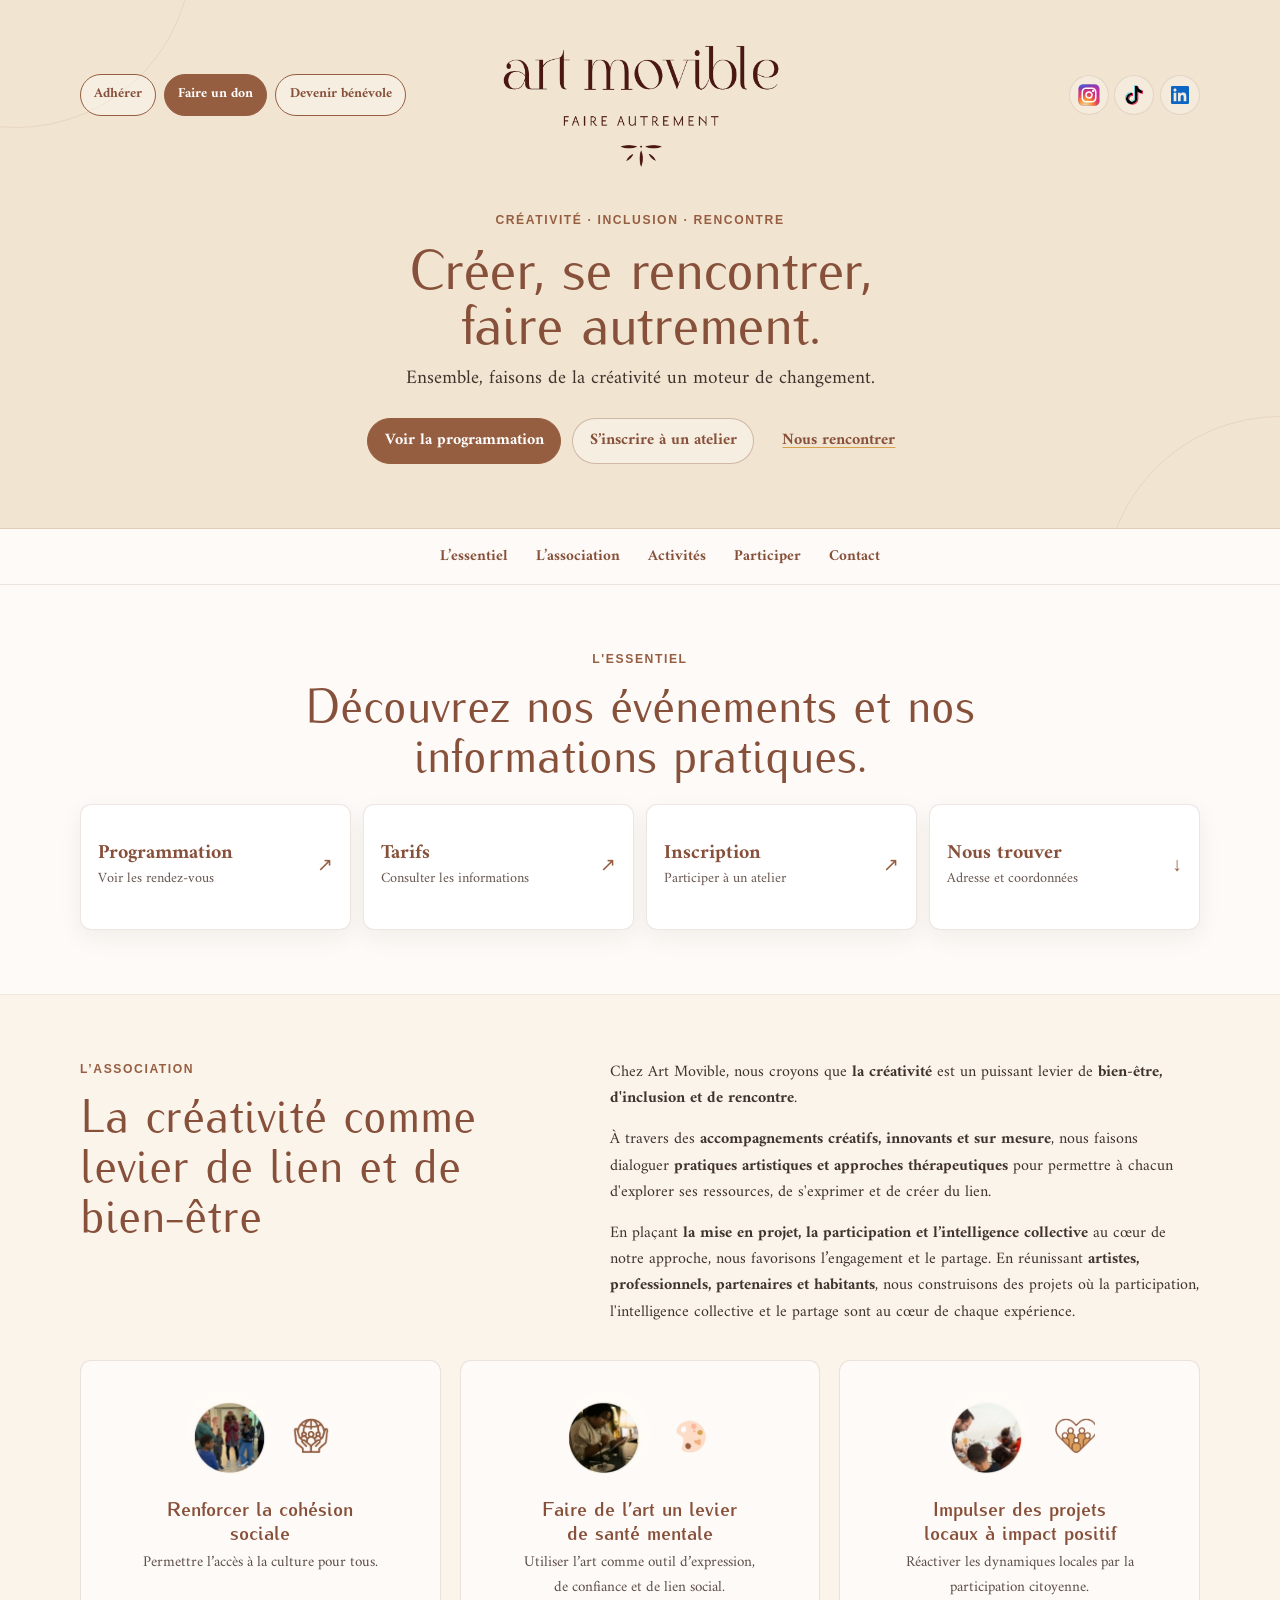
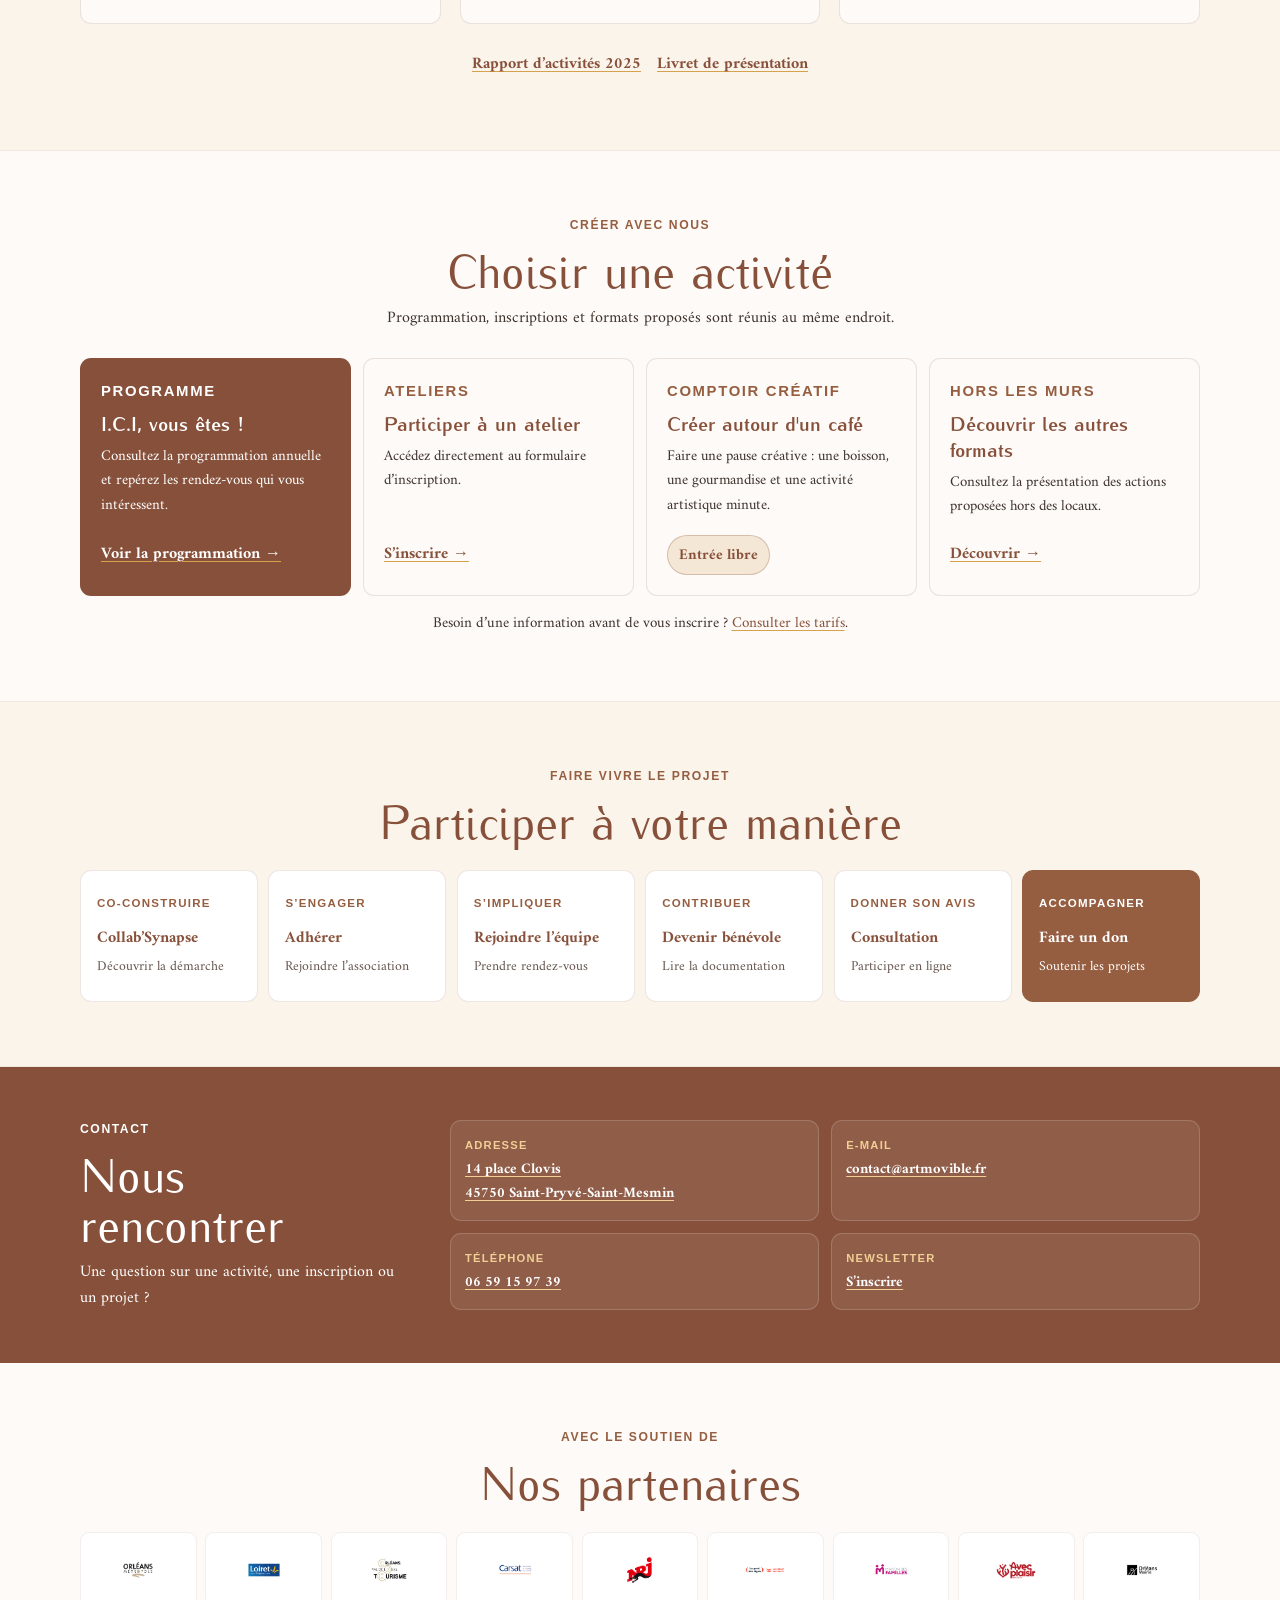
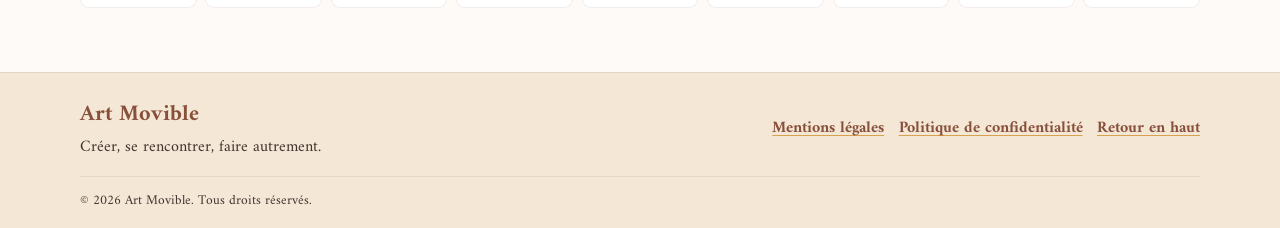
==== commit bd002743: "add menu mobiel responsive burger" ====
--- a/index.html
+++ b/index.html
@@ -108,13 +108,14 @@
     </header>
 
     <nav class="navigation-principale" aria-label="Navigation principale">
-        <ul class="conteneur">
+        <ul class="conteneur" id="myLinks">
             <li><a href="#essentiel">L’essentiel</a></li>
             <li><a href="#decouvrir">L’association</a></li>
             <li><a href="#activites">Activités</a></li>
             <li><a href="#participer">Participer</a></li>
             <li><a href="#contact">Contact</a></li>
         </ul>
+        <a href="javascript:void(0);" class="icon" onclick="myFunction()">&#9776;</a>
     </nav>
 
     <main id="contenu">
@@ -384,5 +385,6 @@
         </div>
         <p class="copyright">&copy; 2026 Art Movible. Tous droits réservés.</p>
     </footer>
+    <script src="script.js"></script>
 </body>
 </html>
--- a/style.css
+++ b/style.css
@@ -69,7 +69,6 @@
     --sable: #f5e7d6;
     --logo-fond: #f1e4d1;
     --sable-clair: #fbf4eb;
-    --neutre: #dcd9cb;
     --or: #d6a24d;
     --blanc: #ffffff;
     --ombre-legere: 0 8px 24px rgba(76, 52, 42, 0.06);
@@ -132,11 +131,6 @@
 h2,
 h3 {
     color: var(--brun-fonce);
-}
-
-h1,
-h2,
-h3 {
     font-family: "Iwona", "Segoe UI", Roboto, Helvetica, Arial, sans-serif;
 }
 
@@ -168,7 +162,8 @@
 }
 
 .conteneur {
-    width: min(calc(100% - 2rem), var(--largeur));
+    width: calc(100% - 2rem);
+    max-width: var(--largeur);
     margin-inline: auto;
 }
 
@@ -344,10 +339,6 @@
     text-align: center;
 }
 
-.hero .sur-titre {
-    text-align: center;
-}
-
 .hero-intro {
     max-width: 720px;
     margin: 0 auto 1.45rem;
@@ -407,6 +398,9 @@
 }
 
 /* Navigation */
+.navigation-principale .icon {
+    display: none;
+}
 
 .navigation-principale {
     position: sticky;
@@ -553,11 +547,6 @@
     max-width: 680px;
 }
 
-.texte-intro {
-    font-size: 1.08rem;
-    font-weight: 650;
-}
-
 .axes-grid {
     display: grid;
     grid-template-columns: repeat(3, minmax(0, 1fr));
@@ -691,11 +680,27 @@
     font-size: 0.94rem;
 }
 
+.info-action {
+    display: inline-flex;
+    width: fit-content;
+    min-height: 38px;
+    align-items: center;
+    margin-top: auto;
+    margin-bottom: 0;
+    padding: 0.42rem 0.7rem;
+    border: 1px solid rgba(135, 80, 58, 0.28);
+    border-radius: 999px;
+    background: var(--sable);
+    color: var(--brun-fonce);
+    font-size: 0.86rem;
+    font-weight: 800;
+}
+
 /* Participer */
 
 .participation-grid {
     display: grid;
-    grid-template-columns: repeat(5, minmax(0, 1fr));
+    grid-template-columns: repeat(6, minmax(0, 1fr));
     gap: 0.65rem;
 }
 
@@ -879,7 +884,8 @@
 }
 
 .copyright {
-    width: min(calc(100% - 2rem), var(--largeur));
+    width: calc(100% - 2rem);
+    max-width: var(--largeur);
     margin: 0 auto;
     padding: 0.8rem 0 1rem;
     border-top: 1px solid rgba(135, 80, 58, 0.11);
@@ -889,7 +895,8 @@
 /* Pages légales existantes */
 
 body > header:not(.site-header) {
-    width: min(calc(100% - 2rem), 900px);
+    width: calc(100% - 2rem);
+    max-width: 900px;
     margin: 0 auto;
     padding: 2rem 0 1rem;
 }
@@ -911,7 +918,8 @@
 }
 
 .page-legale {
-    width: min(calc(100% - 2rem), 900px);
+    width: calc(100% - 2rem);
+    max-width: 900px;
     margin: 0 auto 3rem;
     padding: clamp(1.5rem, 4vw, 3rem);
     border: 1px solid rgba(135, 80, 58, 0.12);
@@ -966,15 +974,11 @@
         grid-template-columns: 1fr;
     }
 
-    .contact-list {
-        grid-template-columns: repeat(2, minmax(0, 1fr));
-    }
 }
 
 @media (max-width: 820px) {
     .association-intro {
         grid-template-columns: 1fr;
-        align-items: start;
         gap: 0.8rem;
     }
 
@@ -1043,23 +1047,23 @@
     }
 
     .navigation-principale ul {
-    justify-content: center;
-    flex-wrap: wrap;
-    gap: 0.15rem 0.3rem;
-    padding: 0.35rem 0.5rem;
-    overflow: visible;
-}
-
-.navigation-principale li {
-    flex: 0 1 auto;
-}
-
-.navigation-principale a {
-    min-height: 38px;
-    padding: 0.35rem 0.6rem;
-    font-size: 0.88rem;
-    white-space: nowrap;
-}
+        justify-content: center;
+        flex-wrap: wrap;
+        gap: 0.15rem 0.3rem;
+        padding: 0.35rem 0.5rem;
+        overflow: visible;
+    }
+
+    .navigation-principale li {
+        flex: 0 1 auto;
+    }
+
+    .navigation-principale a {
+        min-height: 38px;
+        padding: 0.35rem 0.6rem;
+        font-size: 0.88rem;
+        white-space: nowrap;
+    }
 
     .acces-grid {
         grid-template-columns: repeat(2, minmax(0, 1fr));
@@ -1079,17 +1083,42 @@
     }
 
     .contact-list {
-    grid-template-columns: 1fr;
-}
-
-.contact-ligne {
-    padding: 0.75rem;
-}
-
-.contact-ligne a[href^="mailto:"] {
-    font-size: 0.86rem;
-    white-space: nowrap;
-}
+        grid-template-columns: 1fr;
+    }
+
+    .contact-ligne {
+        padding: 0.75rem;
+    }
+
+    .contact-ligne a[href^="mailto:"] {
+        font-size: 0.86rem;
+        white-space: nowrap;
+    }
+}
+
+@media screen and (max-width: 600px) {
+    .navigation-principale {
+        min-height: 38px;
+    }
+
+    .navigation-principale .conteneur {
+        display: none;
+    }
+
+    .navigation-principale > a.icon {
+        display: block;
+        position: absolute;
+        right: 0;
+        top: 0;
+        background : transparent;
+        color: var(--brun-fonce);
+    }
+
+}
+@media screen and (min-width: 601px) {
+    .navigation-principale #myLinks {
+        display: flex !important;
+    }
 }
 
 @media (max-width: 520px) {
@@ -1101,15 +1130,13 @@
         width: min(280px, 76vw);
     }
 
-    .hero-actions,
     .hero-actions .bouton {
         width: 100%;
     }
 
     .acces-grid,
     .actions-grid,
-    .participation-grid,
-    .contact-list {
+    .participation-grid {
         grid-template-columns: 1fr;
     }
 
@@ -1125,6 +1152,20 @@
 
     .section-contact {
         padding-block: 2.2rem;
+    }
+}
+
+
+@media (max-width: 390px) {
+    .header-actions {
+        width: 100%;
+    }
+
+    .bouton-header {
+        flex: 1 1 auto;
+        min-width: 0;
+        padding-inline: 0.65rem;
+        font-size: 0.8rem;
     }
 }
 
@@ -1142,61 +1183,3 @@
         animation-iteration-count: 1 !important;
     }
 }
-
-
-/* Ajustements ciblés — base V2.1 conservée */
-
-.action-card-info {
-    position: relative;
-}
-
-.info-action {
-    display: inline-flex;
-    width: fit-content;
-    min-height: 38px;
-    align-items: center;
-    margin-top: auto;
-    margin-bottom: 0;
-    padding: 0.42rem 0.7rem;
-    border: 1px solid rgba(135, 80, 58, 0.28);
-    border-radius: 999px;
-    background: var(--sable);
-    color: var(--brun-fonce);
-    font-size: 0.86rem;
-    font-weight: 800;
-}
-
-.participation-grid {
-    grid-template-columns: repeat(6, minmax(0, 1fr));
-}
-
-@media (max-width: 980px) {
-    .participation-grid {
-        grid-template-columns: repeat(3, minmax(0, 1fr));
-    }
-}
-
-@media (max-width: 700px) {
-    .participation-grid {
-        grid-template-columns: repeat(2, minmax(0, 1fr));
-    }
-}
-
-@media (max-width: 520px) {
-    .participation-grid {
-        grid-template-columns: 1fr;
-    }
-}
-
-@media (max-width: 390px) {
-    .header-actions {
-        width: 100%;
-    }
-
-    .bouton-header {
-        flex: 1 1 auto;
-        min-width: 0;
-        padding-inline: 0.65rem;
-        font-size: 0.8rem;
-    }
-}
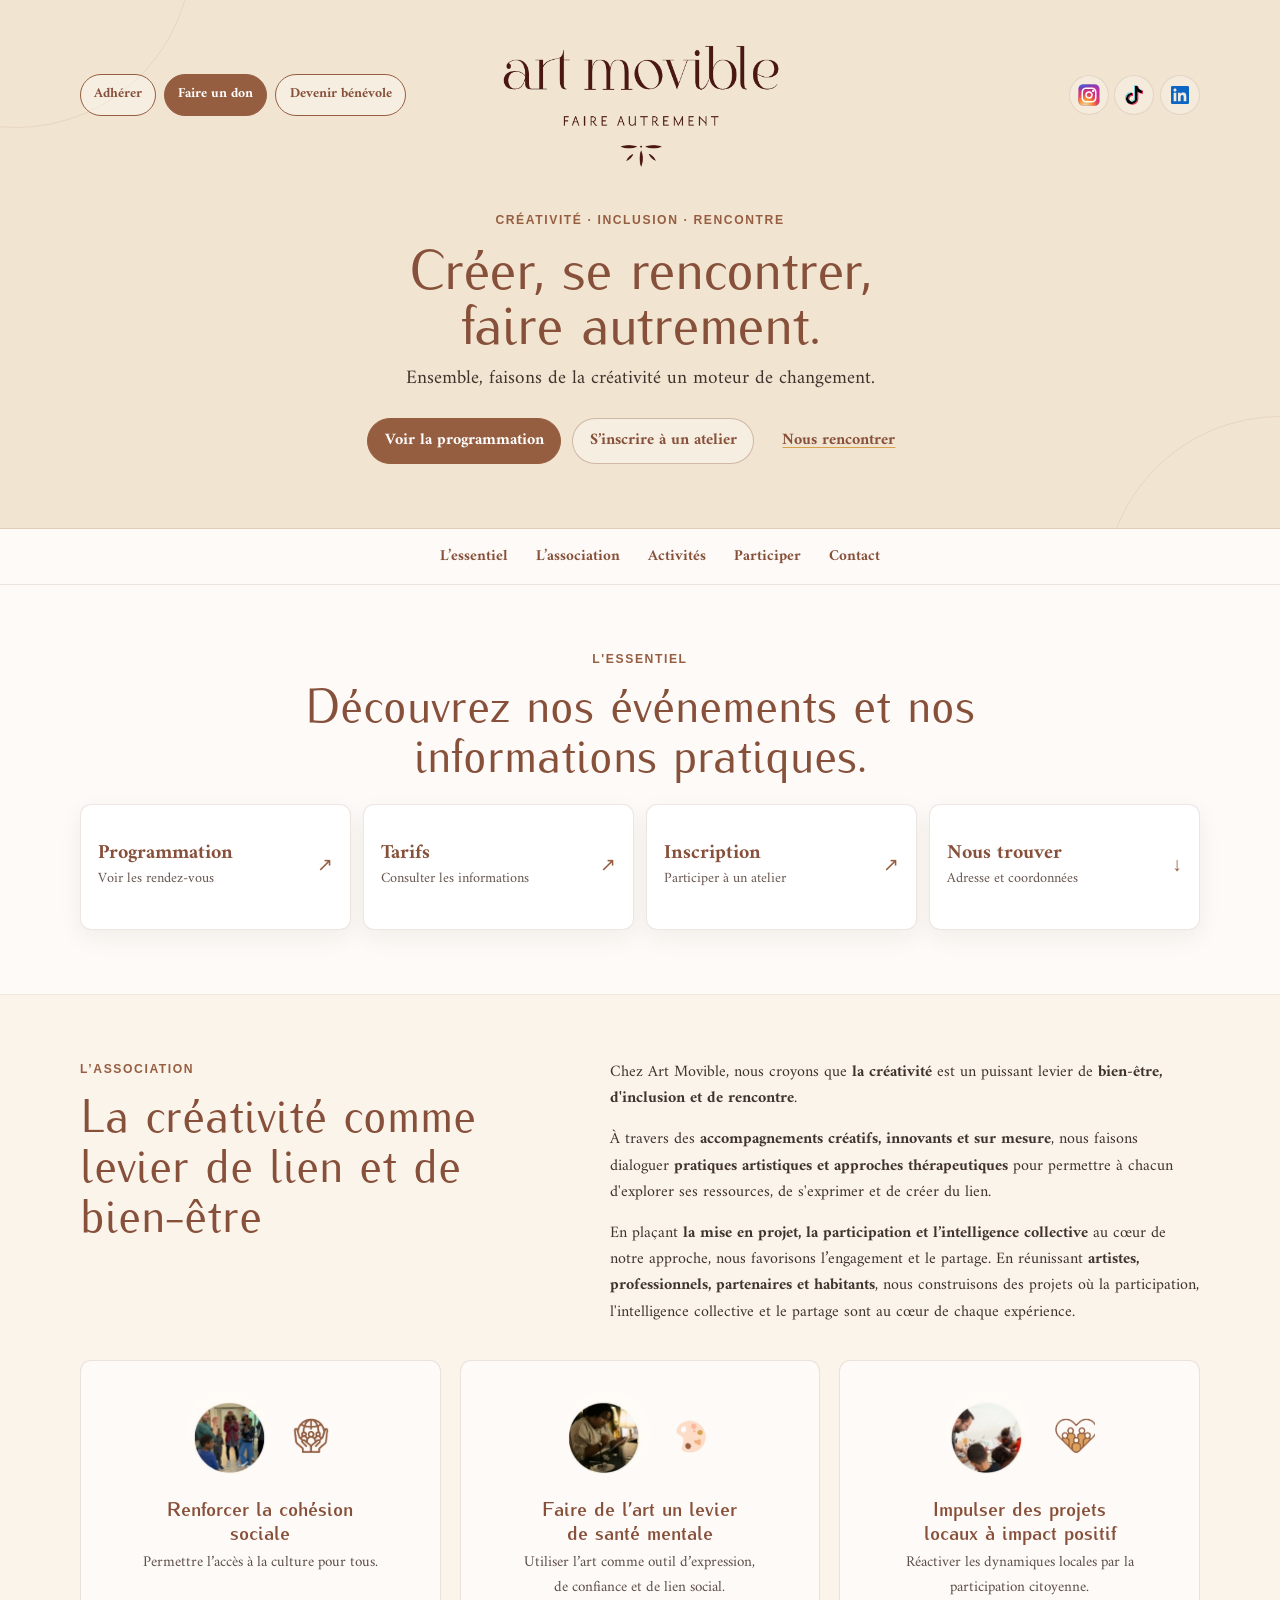
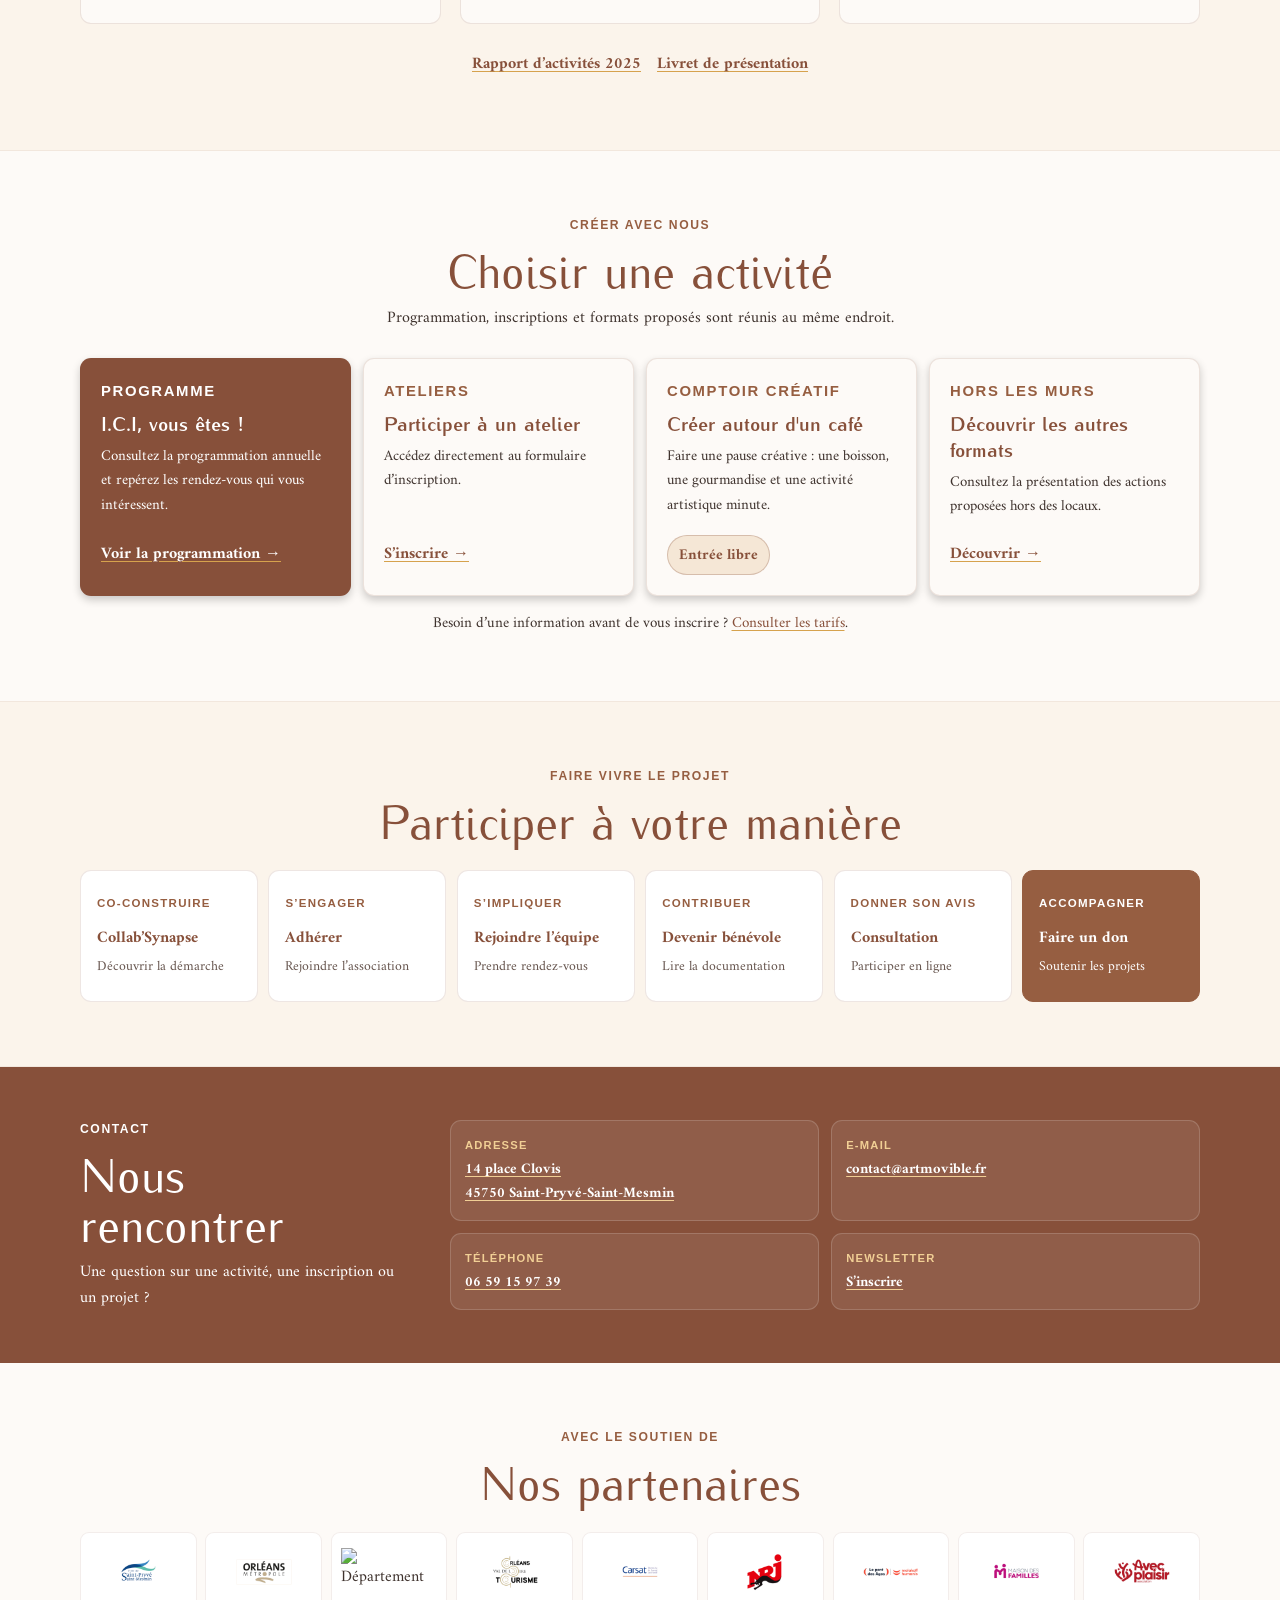
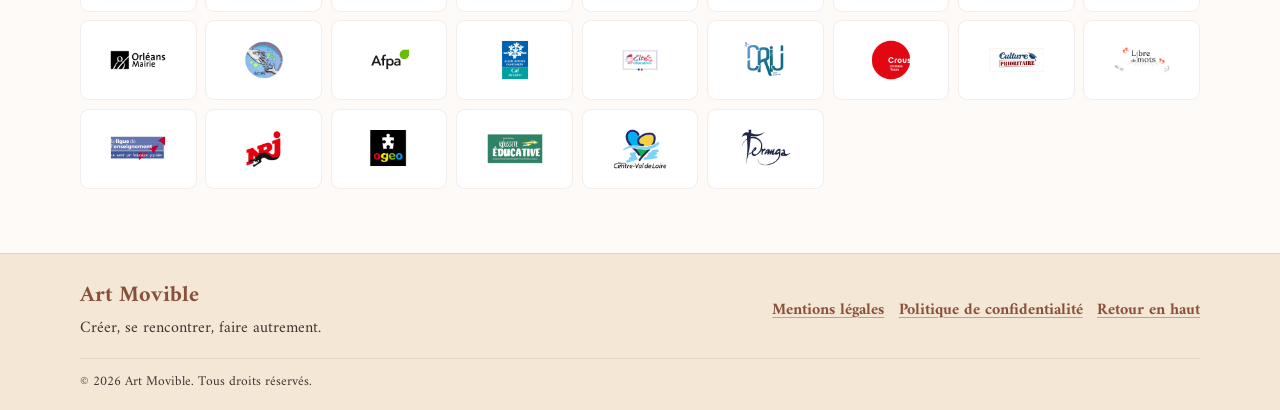
==== commit c110670c: "update logo partenaire" ====
--- a/index.html
+++ b/index.html
@@ -356,15 +356,30 @@
                 </div>
 
                 <ul class="liste-partenaires">
-                    <li><img src="assets/image/partenaires/OM.png" alt="Orléans Métropole" loading="lazy"></li>
-                    <li><img src="assets/image/partenaires/Loiret.png" alt="Département du Loiret" loading="lazy"></li>
-                    <li><img src="assets/image/partenaires/OOT.png" alt="Orléans Office de tourisme" loading="lazy"></li>
+                    <li><img src="assets/image/partenaires/ville-st-pryvé.png" alt="Ville de Saint-Pryvé Saint-Mesmin" loading="lazy"></li>
+                    <li><img src="assets/image/partenaires/orl-m.png" alt="Orléans Métropole" loading="lazy"></li>
+                    <li><img src="assets/image/partenaires/loiret.png" alt="Département du Loiret" loading="lazy"></li>
+                    <li><img src="assets/image/partenaires/orl-tourisme.png" alt="Orléans Office de tourisme" loading="lazy"></li>
                     <li><img src="assets/image/partenaires/carsat.png" alt="CARSAT" loading="lazy"></li>
                     <li><img src="assets/image/partenaires/nrj.png" alt="NRJ" loading="lazy"></li>
-                    <li><img src="assets/image/partenaires/malakoff.png" alt="Malakoff" loading="lazy"></li>
+                    <li><img src="assets/image/partenaires/pont-des-ages-malakoff.png" alt="Malakoff" loading="lazy"></li>
                     <li><img src="assets/image/partenaires/maison-des-familles.png" alt="Maison des familles" loading="lazy"></li>
                     <li><img src="assets/image/partenaires/avec-plaisir.png" alt="Avec plaisir" loading="lazy"></li>
-                    <li><img src="assets/image/partenaires/logo-orleans.jpg" alt="Mairie d'Orléans" loading="lazy"></li>
+                    <li><img src="assets/image/partenaires/maire-orl.png" alt="Mairie d'Orléans" loading="lazy"></li>
+                    <li><img src="assets/image/partenaires/acpl.png" alt="ACPL" loading="lazy"></li>
+                    <li><img src="assets/image/partenaires/afpa.png" alt="AFPA" loading="lazy"></li>
+                    <li><img src="assets/image/partenaires/caf.png" alt="CAF" loading="lazy"></li>
+                    <li><img src="assets/image/partenaires/cite-educative.png" alt="Les cités éducatives" loading="lazy"></li>
+                    <li><img src="assets/image/partenaires/crij-cvl.png" alt="CRIJ Centre Val de Loire" loading="lazy"></li>
+                    <li><img src="assets/image/partenaires/crous.png" alt="Crous Orléans-Tours" loading="lazy"></li>
+                    <li><img src="assets/image/partenaires/culture-prioritaire.png" alt="Culture Prioritaire" loading="lazy"></li>
+                    <li><img src="assets/image/partenaires/libre-de-mots.png" alt="Libre de mots" loading="lazy"></li>
+                    <li><img src="assets/image/partenaires/ligue-de-lenseignement.png" alt="Ligue de l'enseignement - Loiret" loading="lazy"></li>
+                    <li><img src="assets/image/partenaires/nrj.png" alt="NRJ" loading="lazy"></li>
+                    <li><img src="assets/image/partenaires/ogeo.png" alt="ogeo" loading="lazy"></li>
+                    <li><img src="assets/image/partenaires/re.png" alt="Réussite éducative" loading="lazy"></li>
+                    <li><img src="assets/image/partenaires/region-CVL.png" alt="Région Centre Val de Loire" loading="lazy"></li>
+                    <li><img src="assets/image/partenaires/terranga.png" alt="Terranga" loading="lazy"></li>
                 </ul>
             </div>
         </section>
--- a/style.css
+++ b/style.css
@@ -634,6 +634,11 @@
     border: 1px solid rgba(135, 80, 58, 0.14);
     border-radius: var(--rayon-petit);
     background: var(--fond);
+    box-shadow: 0 4px 8px 0 rgba(0,0,0,0.2);
+    transition: 0.3s;
+}
+.action-card:hover {
+    box-shadow: 0 8px 16px 0 rgba(0,0,0,0.2);
 }
 
 .action-card-principale {
@@ -667,6 +672,10 @@
     align-items: center;
     margin-top: auto;
     font-weight: 800;
+    transition: opacity 0.3s;
+}
+.lien-action:hover {
+    opacity: 0.7;
 }
 
 .lien-action-clair {
@@ -823,7 +832,7 @@
 
 .liste-partenaires li {
     display: grid;
-    min-height: 76px;
+    min-height: 80px;
     place-items: center;
     padding: 0.55rem;
     border: 1px solid rgba(135, 80, 58, 0.10);
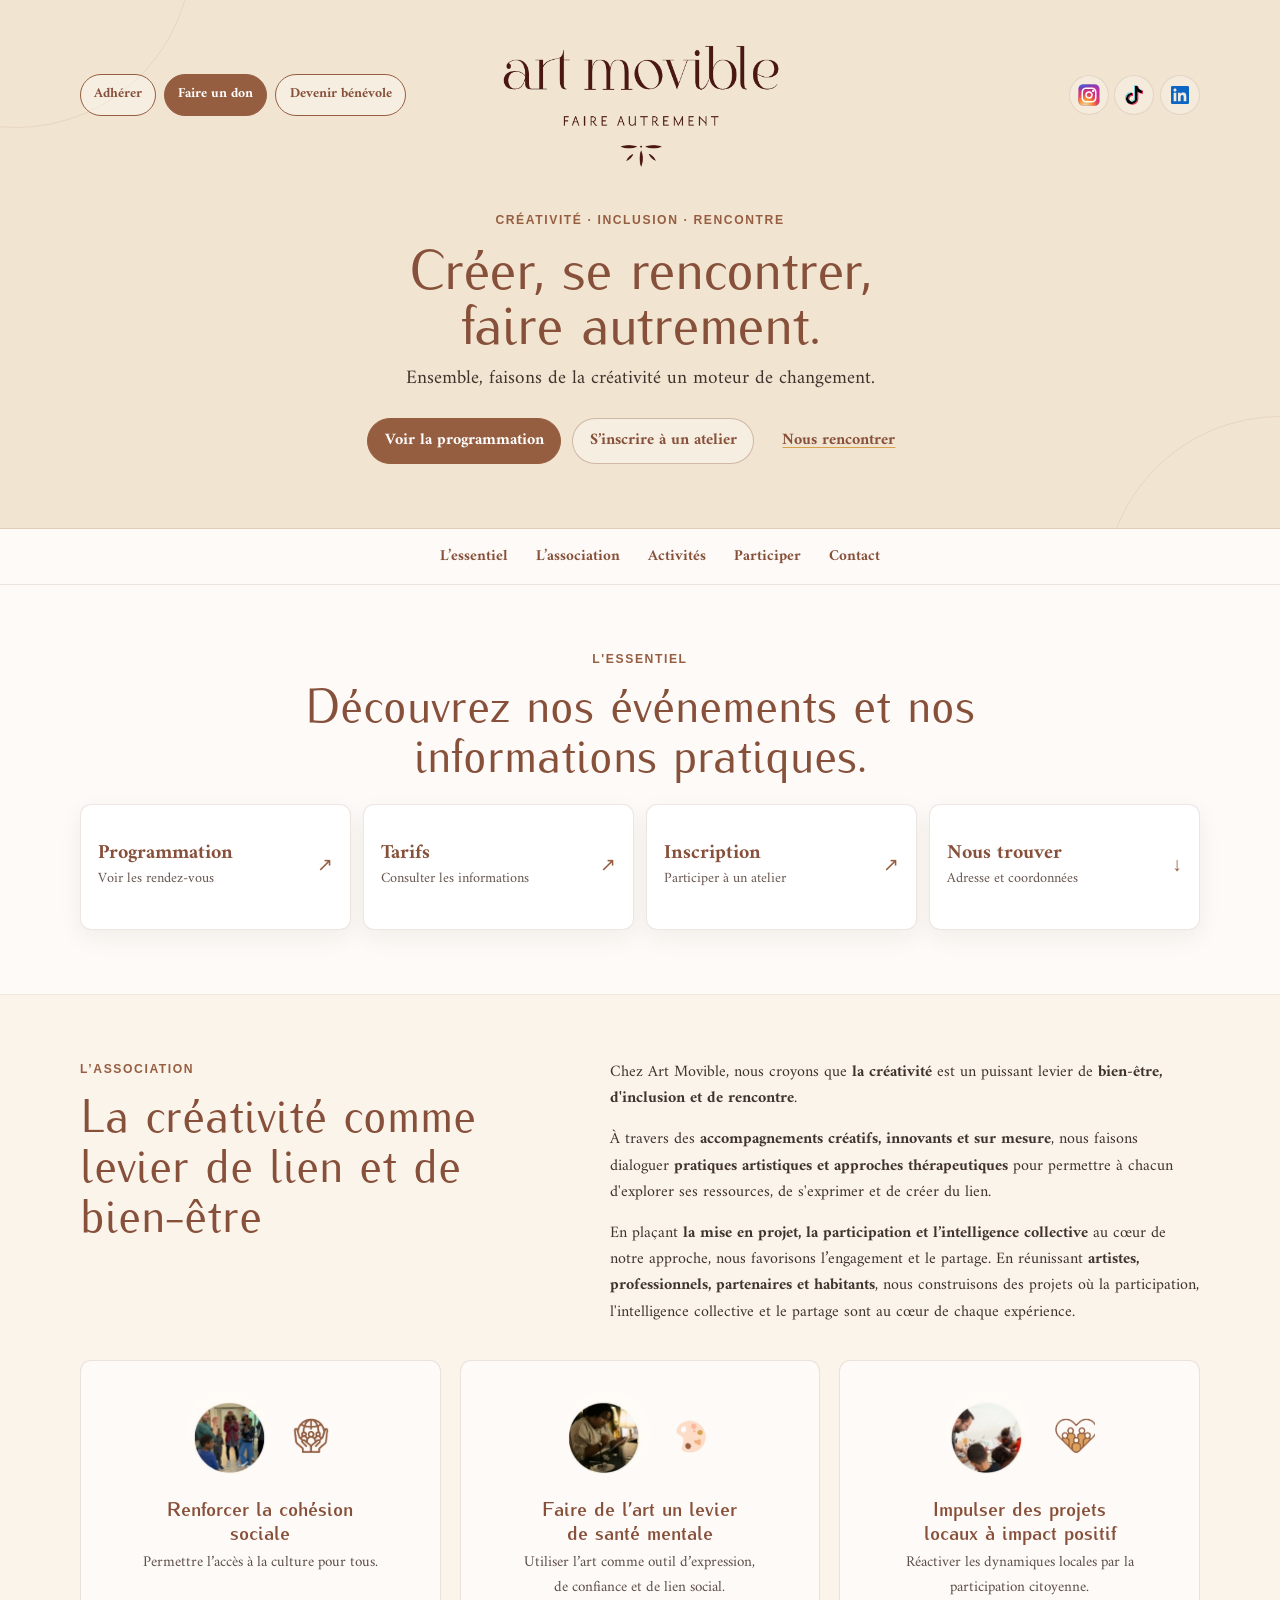
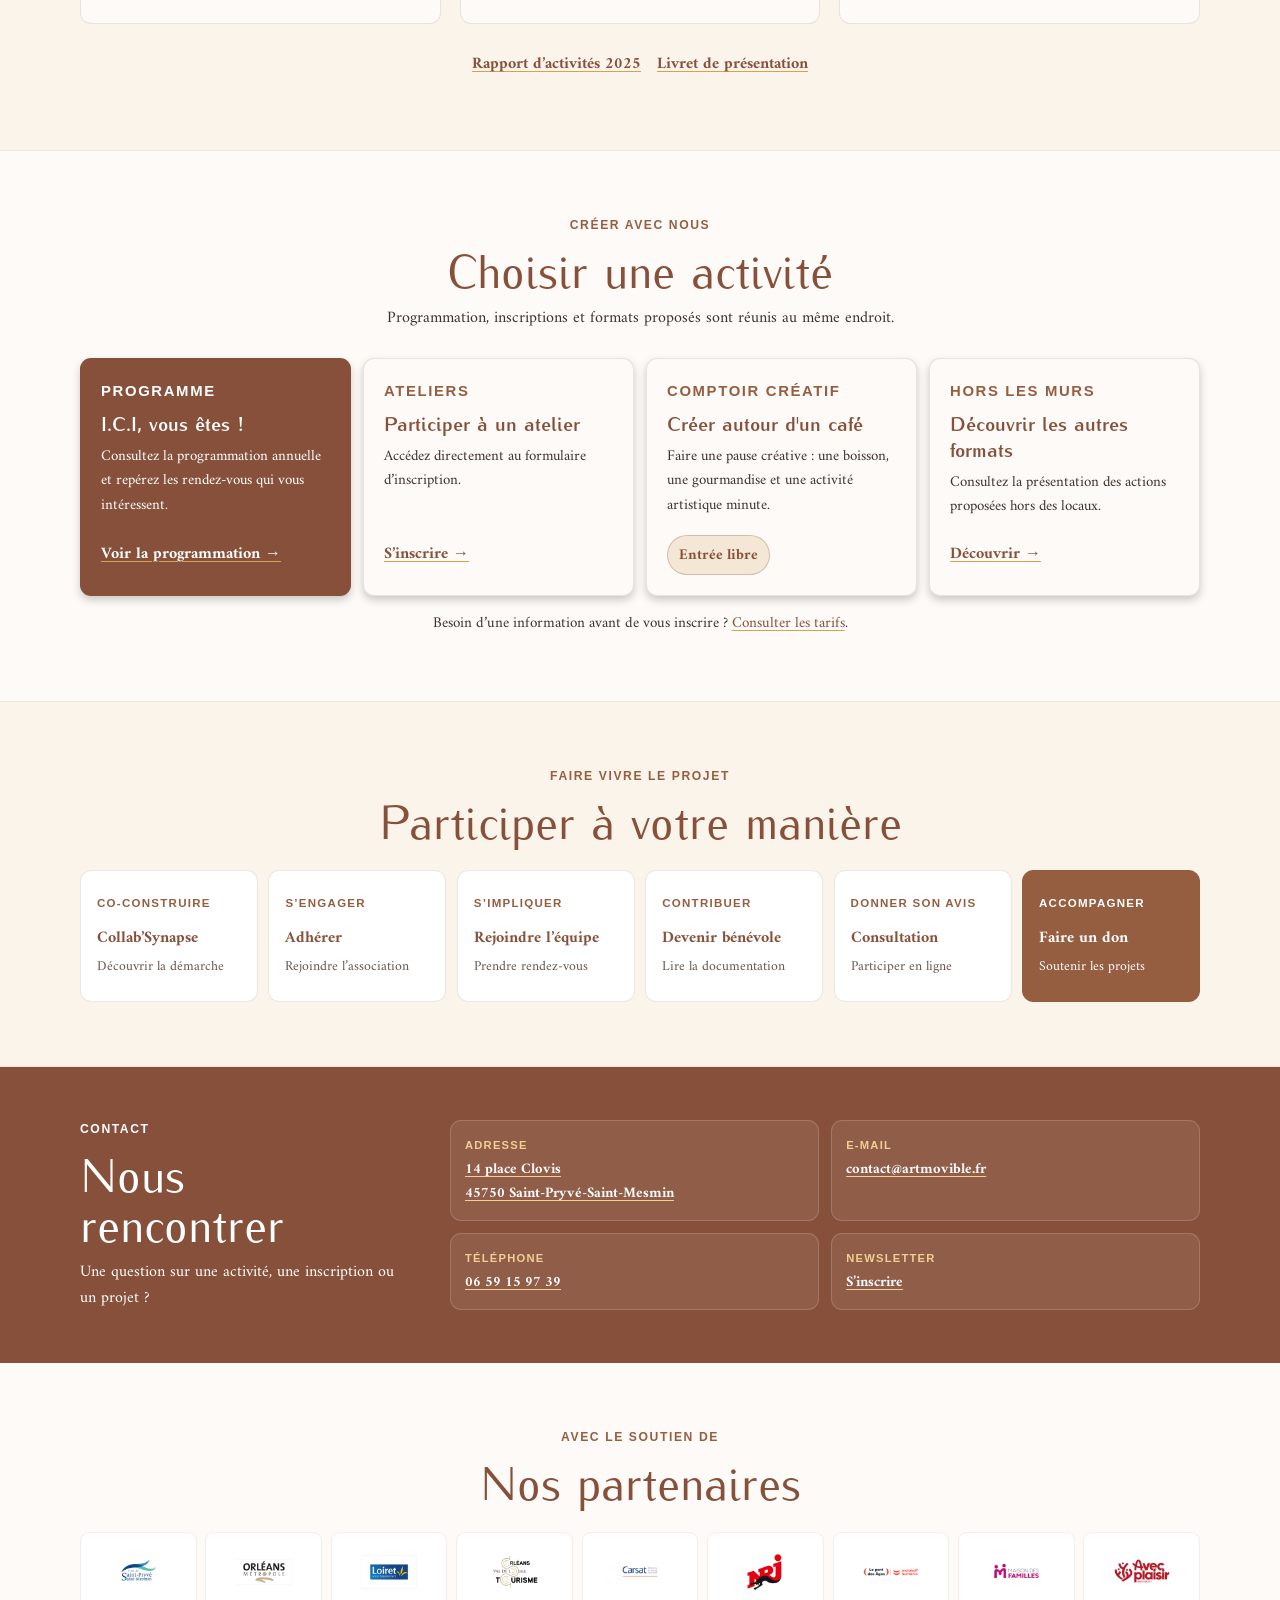
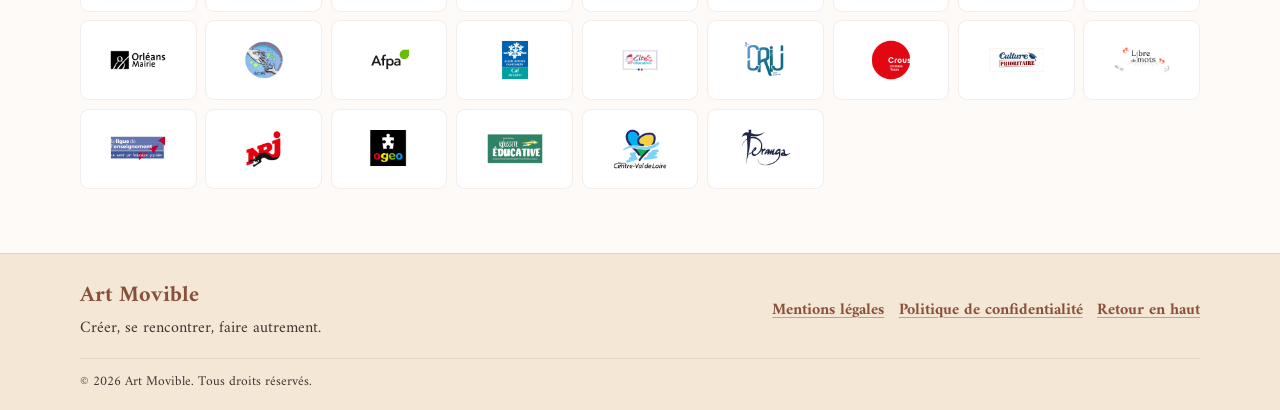
==== commit 42645d7d: "fix logo partenaire loiret" ====
--- a/index.html
+++ b/index.html
@@ -358,7 +358,7 @@
                 <ul class="liste-partenaires">
                     <li><img src="assets/image/partenaires/ville-st-pryvé.png" alt="Ville de Saint-Pryvé Saint-Mesmin" loading="lazy"></li>
                     <li><img src="assets/image/partenaires/orl-m.png" alt="Orléans Métropole" loading="lazy"></li>
-                    <li><img src="assets/image/partenaires/loiret.png" alt="Département du Loiret" loading="lazy"></li>
+                    <li><img src="assets/image/partenaires/Loiret.png" alt="Département du Loiret" loading="lazy"></li>
                     <li><img src="assets/image/partenaires/orl-tourisme.png" alt="Orléans Office de tourisme" loading="lazy"></li>
                     <li><img src="assets/image/partenaires/carsat.png" alt="CARSAT" loading="lazy"></li>
                     <li><img src="assets/image/partenaires/nrj.png" alt="NRJ" loading="lazy"></li>
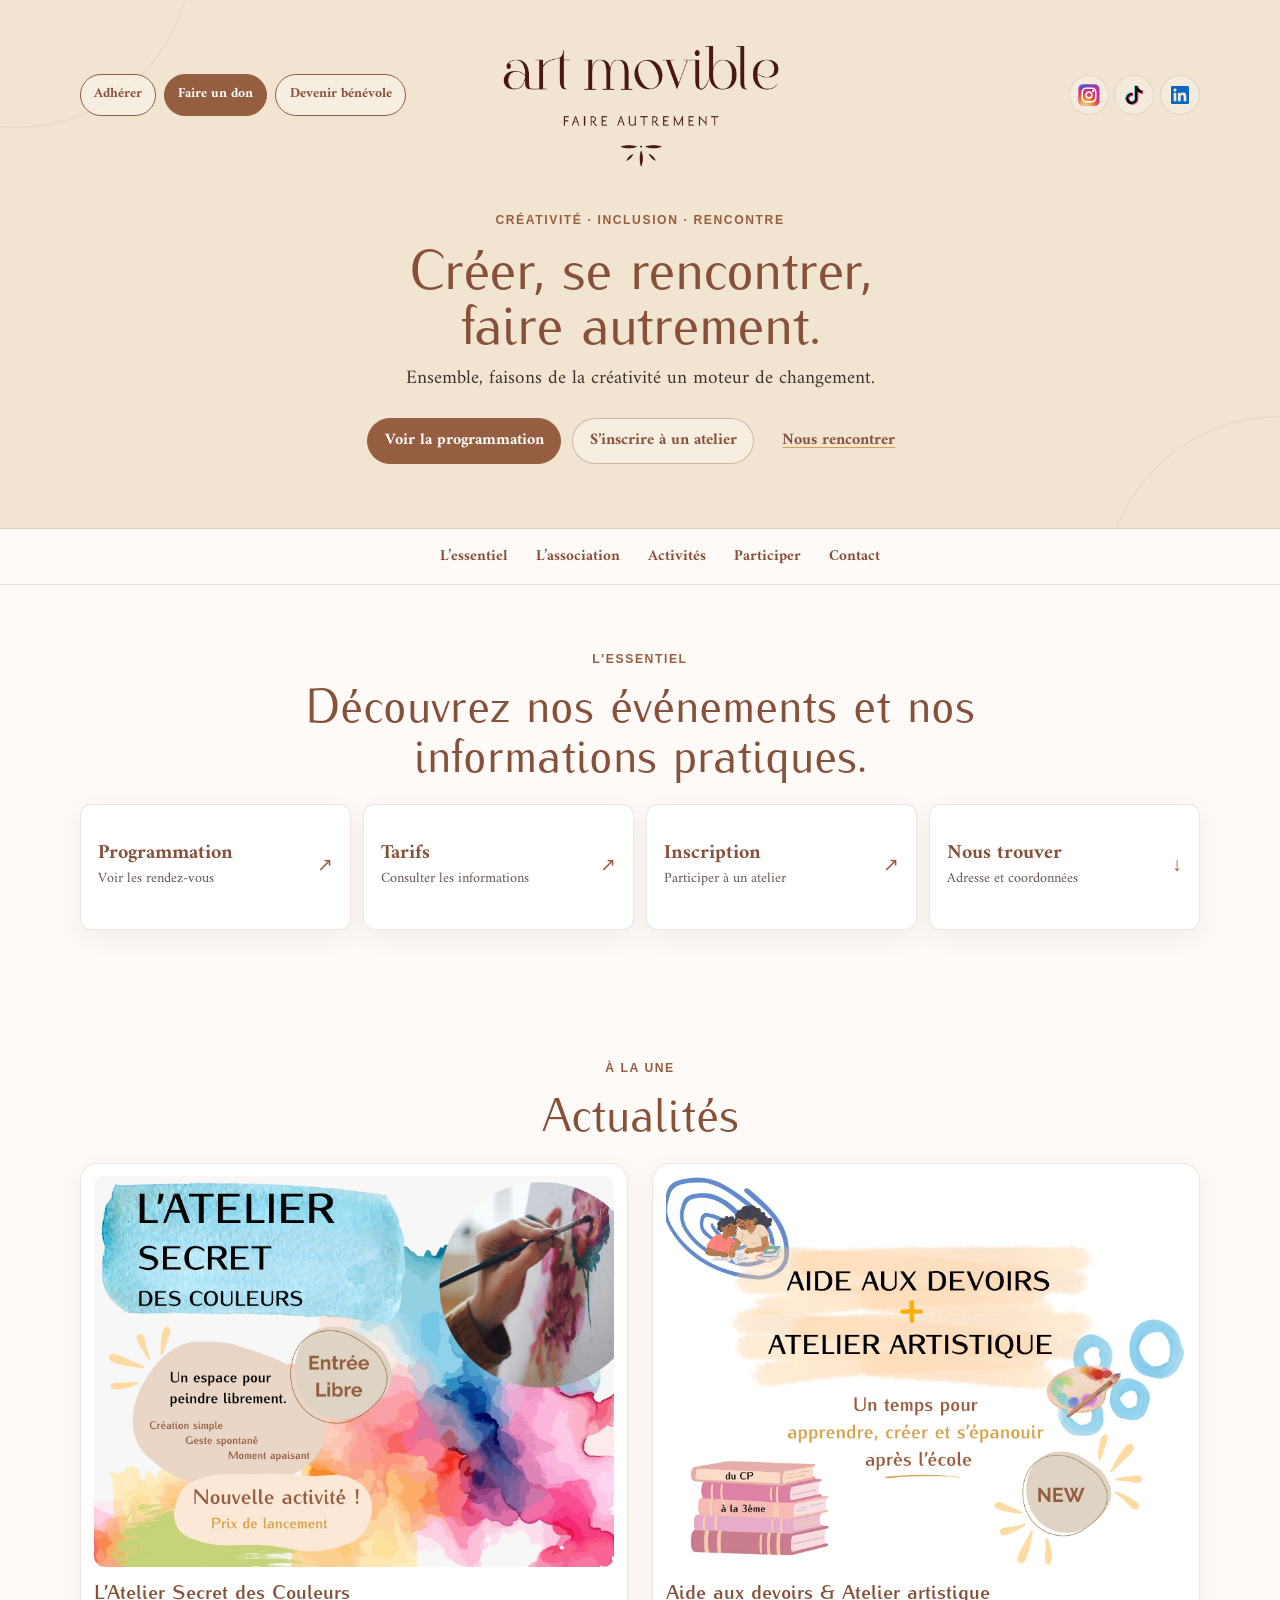
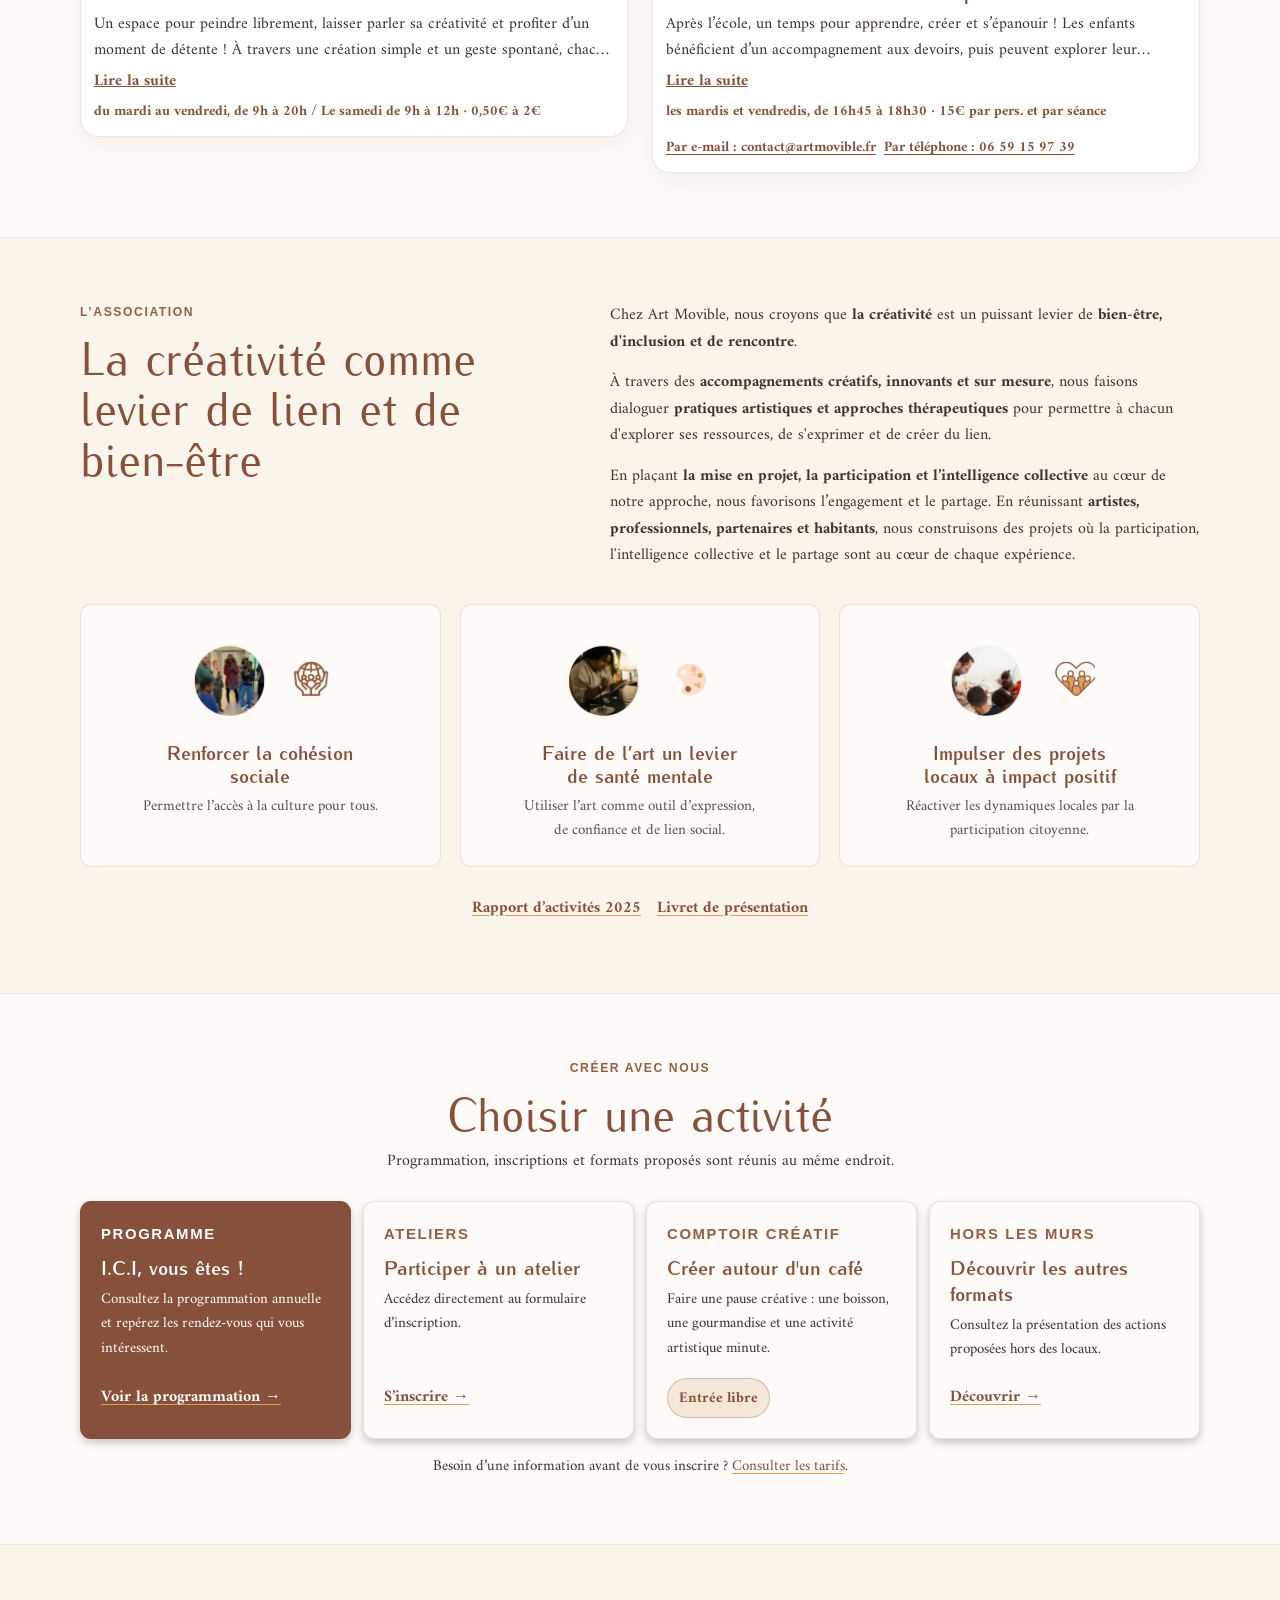
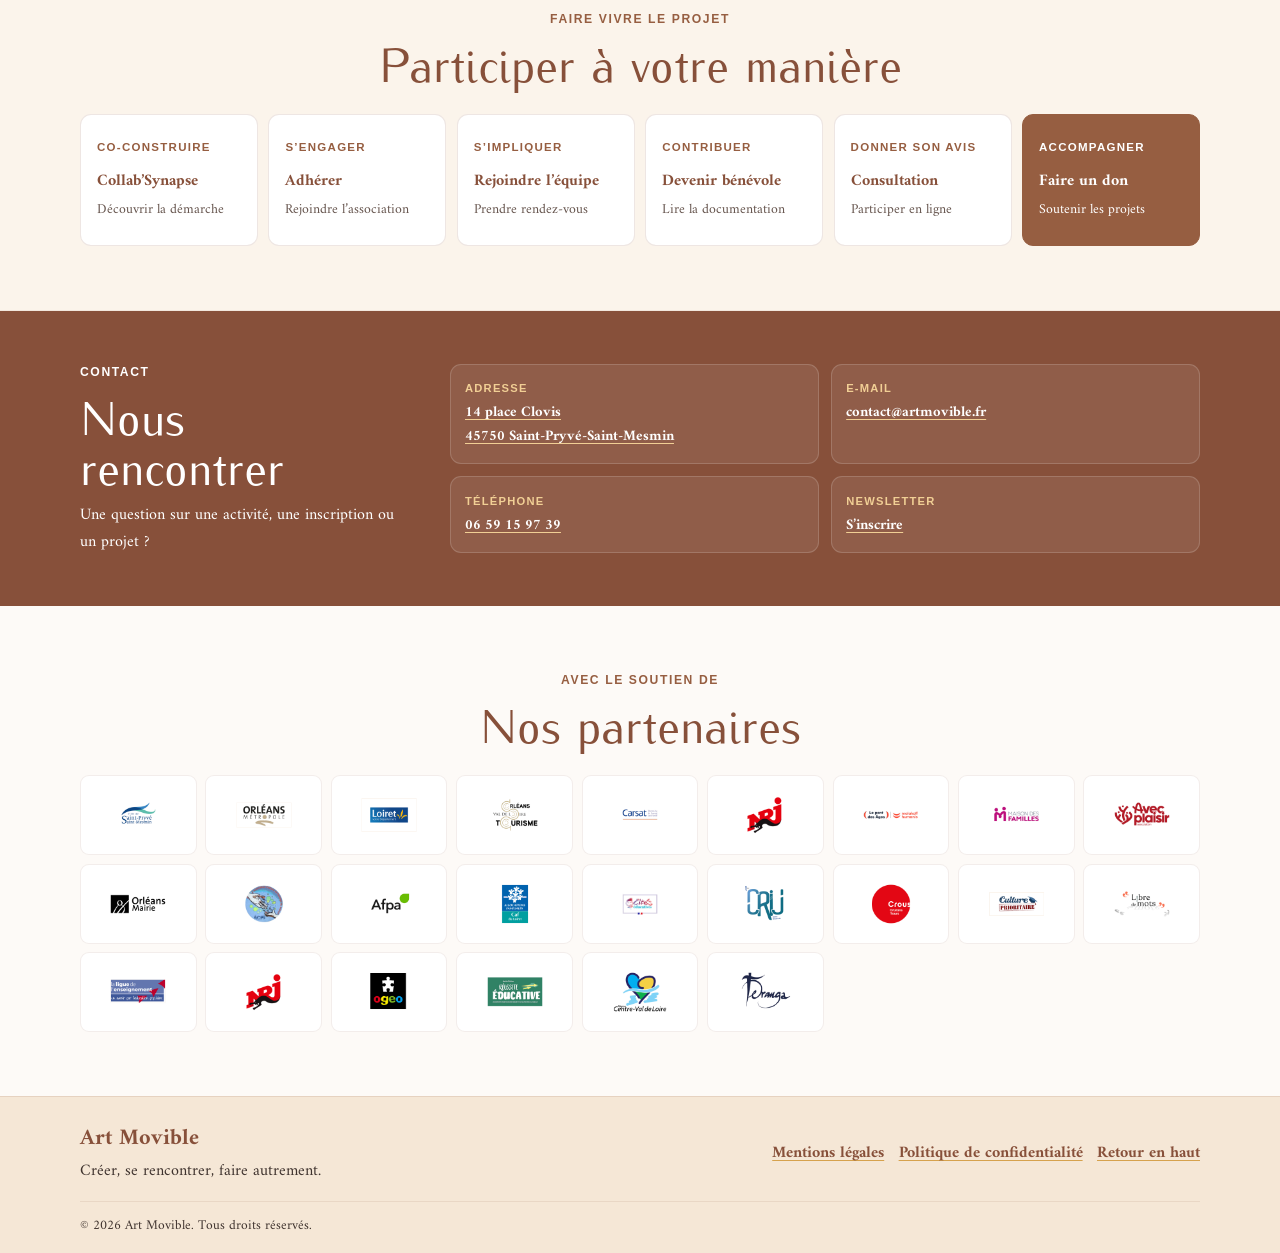
==== commit 046059c3: "feat: add rubrique news" ====
--- a/index.html
+++ b/index.html
@@ -10,6 +10,8 @@
     <title>Art Movible | Créer, se rencontrer, faire autrement</title>
     <link rel="stylesheet" href="style.css">
     <link rel="canonical" href="https://www.artmovible.fr/">
+    <script src="script.js" defer></script>
+    <script src="news.js" defer></script>
 </head>
 
 <body id="top">
@@ -153,6 +155,27 @@
                 </div>
             </div>
         </section>
+        <!-- Actualités -->
+        <section
+                id="actualites"
+                class="section-standard section-actualites"
+                aria-labelledby="actualites-titre"
+                hidden
+        >
+            <div class="conteneur">
+
+                <div class="section-entete section-entete-centree">
+                    <p class="sur-titre">À la une</p>
+                    <h2 id="actualites-titre">Actualités</h2>
+                </div>
+
+                <div
+                        id="actualites-carrousel"
+                        class="actualites-carrousel"
+                ></div>
+
+            </div>
+        </section>
 
         <section id="decouvrir" class="section-standard section-claire" aria-labelledby="decouvrir-titre">
             <div class="conteneur">
@@ -400,6 +423,5 @@
         </div>
         <p class="copyright">&copy; 2026 Art Movible. Tous droits réservés.</p>
     </footer>
-    <script src="script.js"></script>
 </body>
 </html>
--- a/style.css
+++ b/style.css
@@ -527,6 +527,304 @@
     color: var(--brun);
     font-size: 1.2rem;
 }
+/* Actualités */
+
+/* Conteneur général */
+.actualites-carrousel {
+    width: 100%;
+    max-width: 1120px;
+    margin-inline: auto;
+}
+
+/* Scène contenant les trois actualités */
+.actualites-scene {
+    position: relative;
+    display: flex;
+    justify-content: center;
+    align-items: center;
+    width: 100%;
+}
+
+/* Carte principale */
+.actualite-carte {
+    position: relative;
+    z-index: 2;
+    width: 100%;
+    max-width: 500px;
+    padding: 0.8rem;
+    border: 1px solid rgba(135, 80, 58, 0.14);
+    border-radius: var(--rayon);
+    background: var(--blanc);
+    box-shadow: var(--ombre-legere);
+}
+
+/* Conteneur de l'affiche et des flèches */
+.actualite-visuel {
+    position: relative;
+}
+
+/* Affiche principale */
+.actualite-image {
+    display: block;
+    width: 100%;
+    height: auto;
+    aspect-ratio: 4 / 3;
+    object-fit: contain;
+    border-radius: var(--rayon-petit);
+    touch-action: pan-y pinch-zoom;
+}
+
+/* Aperçus des actualités voisines */
+.actualites-apercu {
+    position: absolute;
+    top: 43%;
+    z-index: 1;
+    width: 37%;
+    max-width: 380px;
+    aspect-ratio: 4 / 3;
+    object-fit: contain;
+    border-radius: var(--rayon-petit);
+    opacity: 0.45;
+    transform: translateY(-50%);
+    box-shadow: var(--ombre-legere);
+}
+
+.actualites-apercu-precedent {
+    left: 8%;
+}
+
+.actualites-apercu-suivant {
+    right: 8%;
+}
+
+.actualites-apercu[hidden] {
+    display: none;
+}
+
+/* Flèches superposées à l'affiche principale */
+.actualites-fleche {
+    position: absolute;
+    top: 50%;
+    z-index: 3;
+    display: flex;
+    align-items: center;
+    justify-content: center;
+    width: 44px;
+    height: 44px;
+    border: 1px solid var(--brun);
+    border-radius: 50%;
+    background: rgba(255, 255, 255, 0.9);
+    color: var(--brun-fonce);
+    font-size: 2rem;
+    cursor: pointer;
+    transform: translateY(-50%);
+}
+
+.actualites-fleche:first-of-type {
+    left: 0.6rem;
+}
+
+.actualites-fleche:last-of-type {
+    right: 0.6rem;
+}
+
+.actualites-fleche:hover {
+    background: var(--sable);
+}
+
+/* Titre et description */
+.actualite-carte h3 {
+    margin-top: 0.7rem;
+}
+
+.actualite-carte > p {
+    margin-bottom: 0;
+}
+.actualite-description {
+    display: -webkit-box;
+    -webkit-box-orient: vertical;
+    -webkit-line-clamp: 2;
+    overflow: hidden;
+}
+
+.actualite-description.is-expanded {
+    display: block;
+    -webkit-line-clamp: unset;
+    overflow: visible;
+}
+
+.actualite-voir-plus {
+    margin-top: 0.25rem;
+    padding: 0;
+    border: 0;
+    background: transparent;
+    color: var(--brun-fonce);
+    font: inherit;
+    font-weight: 700;
+    text-decoration: underline;
+    cursor: pointer;
+}
+.actualite-contact {
+    max-width: 100%;
+    color: var(--brun-fonce);
+    font-size: 0.9rem;
+    font-weight: 600;
+    overflow-wrap: anywhere;
+    text-decoration: underline;
+}
+.actualite-liens {
+    display: flex;
+    flex-wrap: wrap;
+    gap: 0.5rem;
+}
+
+.actualite-liens:not(:empty) {
+    margin-top: 0.75rem;
+}
+
+.actualite-liens .bouton {
+    min-height: 40px;
+    padding: 0.55rem 0.9rem;
+    font-size: 0.9rem;
+}
+.actualite-informations {
+    margin-top: 0.35rem;
+    margin-bottom: 0;
+    color: var(--brun-fonce);
+    font-size: 0.9rem;
+    font-weight: 600;
+}
+
+/* Pagination */
+.actualites-pagination {
+    display: flex;
+    justify-content: center;
+    gap: 0.5rem;
+    margin-top: 0.8rem;
+}
+
+.actualites-pagination button {
+    width: 38px;
+    height: 38px;
+    border: 1px solid var(--brun);
+    border-radius: 50%;
+    background: var(--blanc);
+    color: var(--brun-fonce);
+    font-weight: 700;
+    cursor: pointer;
+}
+
+.actualites-pagination button.is-active {
+    background: var(--brun-fonce);
+    color: var(--blanc);
+}
+
+.actualites-pagination button:hover {
+    border-color: var(--or);
+}
+
+/* Adaptation tablette et smartphone */
+@media (max-width: 820px) {
+    .actualites-apercu {
+        display: none;
+    }
+
+    .actualite-carte {
+        max-width: 520px;
+        padding: 0.5rem;
+        line-height: 1.4;
+    }
+
+    .actualite-carte h3 {
+        margin: 0.45rem 0 0.2rem;
+    }
+
+    .actualite-description {
+        line-height: 1.35;
+    }
+
+    .actualite-voir-plus {
+        margin-top: 0.1rem;
+        line-height: 1.25;
+    }
+
+    .actualite-informations {
+        margin-top: 0.3rem;
+        line-height: 1.35;
+    }
+
+    .actualite-liens {
+        gap: 0.25rem 0.65rem;
+    }
+
+    .actualite-liens:not(:empty) {
+        margin-top: 0.4rem;
+    }
+
+    .actualite-contact {
+        line-height: 1.35;
+    }
+
+    .actualites-pagination {
+        margin-top: 0.5rem;
+    }
+
+    .actualites-fleche {
+        width: 40px;
+        height: 40px;
+    }
+}
+/* Affichage des actualités selon leur nombre */
+
+/* Par défaut, seule l'actualité active est affichée */
+.actualites-carrousel[data-count] .actualites-scene > .actualite-carte {
+    display: none;
+}
+
+.actualites-carrousel[data-count] .actualites-scene > .actualite-carte.is-active {
+    display: block;
+}
+
+/* Deux actualités : grille sur ordinateur */
+.actualites-carrousel[data-count="2"] .actualites-scene {
+    display: grid;
+    grid-template-columns: repeat(2, minmax(0, 1fr));
+    align-items: start;
+    gap: 1.5rem;
+}
+
+.actualites-carrousel[data-count="2"] .actualites-scene > .actualite-carte {
+    display: block;
+    max-width: none;
+}
+
+/* Inutile d'avoir des aperçus, flèches ou pagination en grille */
+.actualites-carrousel[data-count="2"] .actualites-apercu,
+.actualites-carrousel[data-count="2"] .actualites-fleche,
+.actualites-carrousel[data-count="2"] + .actualites-pagination {
+    display: none;
+}
+
+/* Sur smartphone : retour au carrousel */
+@media (max-width: 820px) {
+    .actualites-carrousel[data-count="2"] .actualites-scene {
+        display: flex;
+    }
+
+    .actualites-carrousel[data-count="2"] .actualites-scene > .actualite-carte {
+        display: none;
+        max-width: 520px;
+    }
+
+    .actualites-carrousel[data-count="2"] .actualites-scene > .actualite-carte.is-active {
+        display: block;
+    }
+
+    .actualites-carrousel[data-count="2"] .actualites-fleche,
+    .actualites-carrousel[data-count="2"] + .actualites-pagination {
+        display: flex;
+    }
+}
 
 /* Association */
 
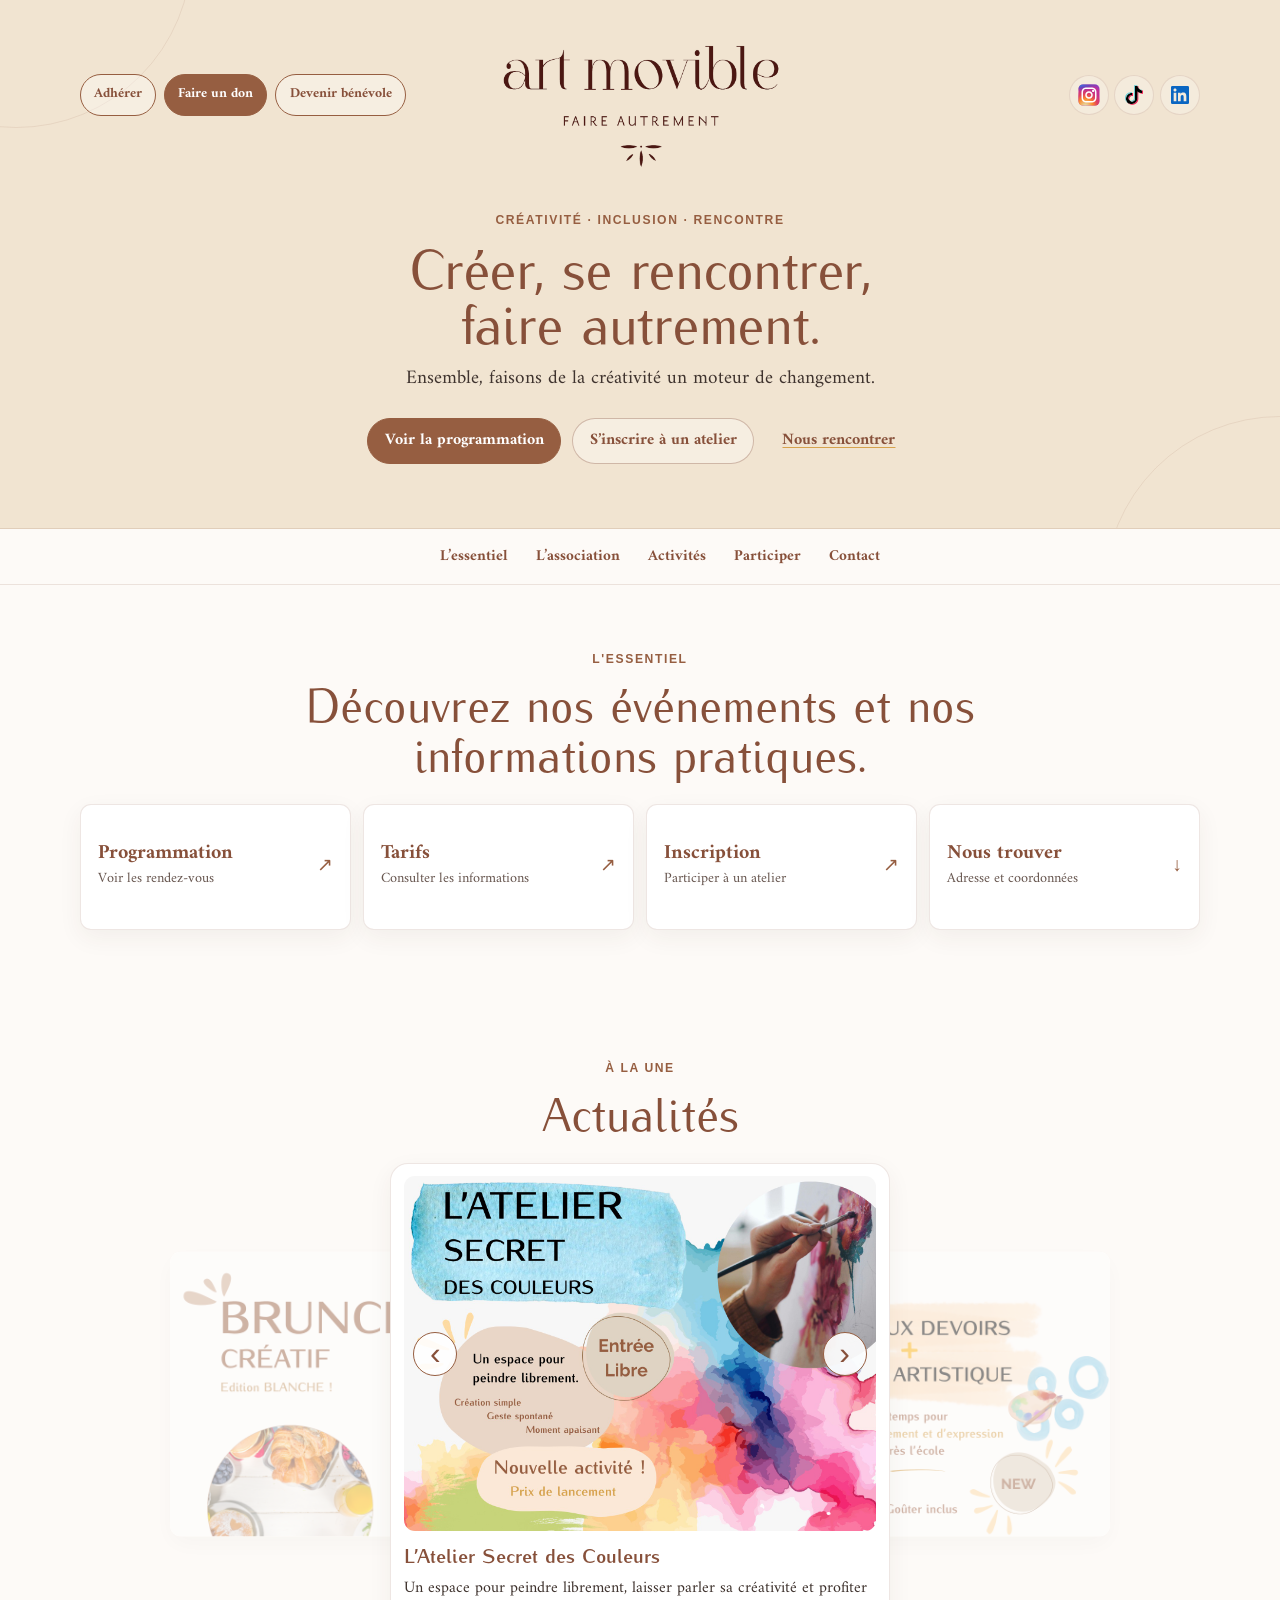
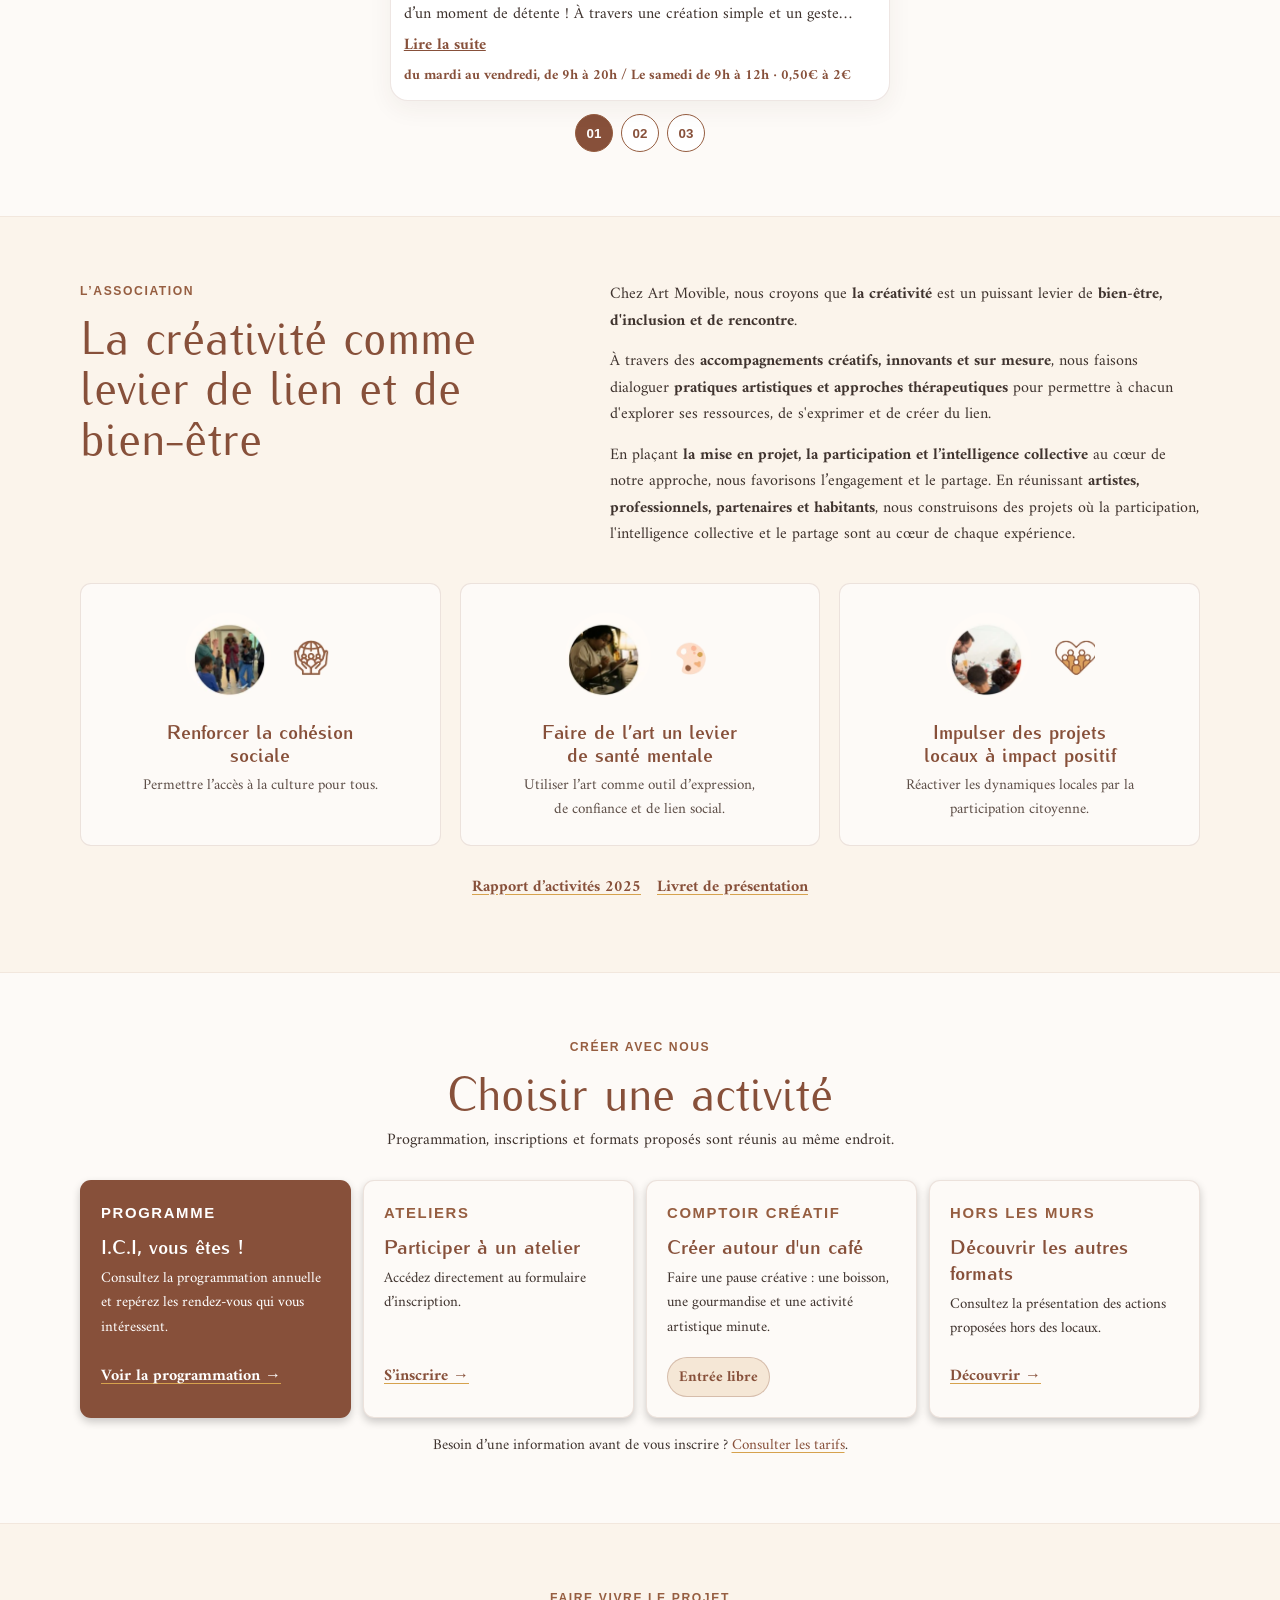
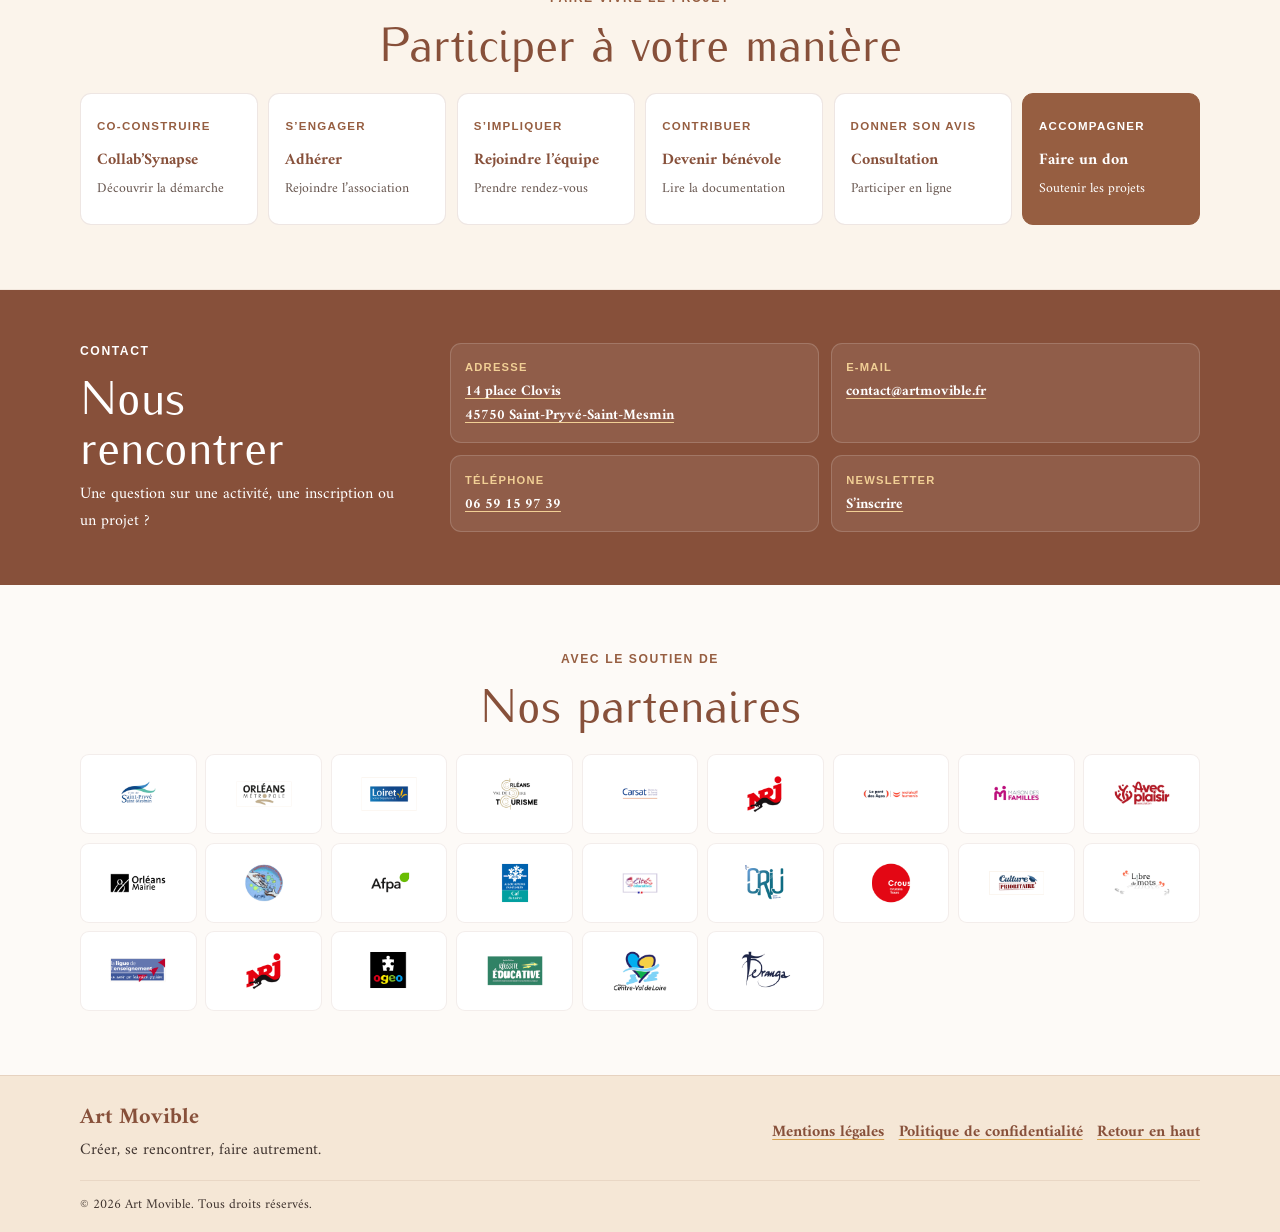
==== commit 0b6ffe9b: "maj prog novembre" ====
--- a/index.html
+++ b/index.html
@@ -1,12 +1,11 @@
 <!DOCTYPE html>
 <html lang="fr">
+
 <head>
     <meta charset="UTF-8">
     <meta name="viewport" content="width=device-width, initial-scale=1.0">
-    <meta
-        name="description"
-        content="Art Movible crée des projets où pratiques artistiques, bien-être, inclusion et participation se rencontrent. Découvrez la programmation, les ateliers et les façons de participer."
-    >
+    <meta name="description"
+        content="Art Movible crée des projets où pratiques artistiques, bien-être, inclusion et participation se rencontrent. Découvrez la programmation, les ateliers et les façons de participer.">
     <title>Art Movible | Créer, se rencontrer, faire autrement</title>
     <link rel="stylesheet" href="style.css">
     <link rel="canonical" href="https://www.artmovible.fr/">
@@ -20,69 +19,43 @@
     <header class="site-header">
         <div class="header-bar conteneur">
             <div class="header-actions" aria-label="Soutenir Art Movible">
-                <a
-                    class="bouton-header bouton-header-secondaire"
+                <a class="bouton-header bouton-header-secondaire"
                     href="https://art-movible.assoconnect.com/collect/description/528353-q-adhesions-annuelles"
-                    target="_blank"
-                    rel="noopener noreferrer"
-                >
+                    target="_blank" rel="noopener noreferrer">
                     Adhérer
                 </a>
-                <a
-                    class="bouton-header bouton-header-principal"
+                <a class="bouton-header bouton-header-principal"
                     href="https://art-movible.assoconnect.com/collect/donation/01JJXPE5YR8CC6WFGHC7YKSK3X/soutenez-l-association"
-                    target="_blank"
-                    rel="noopener noreferrer"
-                >
+                    target="_blank" rel="noopener noreferrer">
                     Faire un don
                 </a>
-                <a
-                class="bouton-header bouton-header-secondaire"
-                href="assets/documents/livret-benevole.pdf"
-                target="_blank"
-                rel="noopener noreferrer"
-                >
-                Devenir bénévole
-                </a>   
+                <a class="bouton-header bouton-header-secondaire" href="assets/documents/livret-benevole.pdf"
+                    target="_blank" rel="noopener noreferrer">
+                    Devenir bénévole
+                </a>
             </div>
 
             <a class="marque" href="#top" aria-label="Art Movible, retour en haut de la page">
-                <img
-                    class="logo"
-                    src="assets/image/logo-art-movible.png"
-                    alt="Art Movible — Faire autrement"
-                >
+                <img class="logo" src="assets/image/logo-art-movible.png" alt="Art Movible — Faire autrement">
             </a>
 
             <nav class="reseaux-header" aria-label="Réseaux sociaux d’Art Movible">
                 <ul>
                     <li>
-                        <a
-                            href="https://www.instagram.com/artmovible/"
-                            target="_blank"
-                            rel="noopener noreferrer"
-                            aria-label="Instagram d’Art Movible — ouvre un nouvel onglet"
-                        >
+                        <a href="https://www.instagram.com/artmovible/" target="_blank" rel="noopener noreferrer"
+                            aria-label="Instagram d’Art Movible — ouvre un nouvel onglet">
                             <img src="assets/image/instagram.svg" alt="" width="28" height="28">
                         </a>
                     </li>
                     <li>
-                        <a
-                            href="https://www.tiktok.com/@art_movible"
-                            target="_blank"
-                            rel="noopener noreferrer"
-                            aria-label="TikTok d’Art Movible — ouvre un nouvel onglet"
-                        >
+                        <a href="https://www.tiktok.com/@art_movible" target="_blank" rel="noopener noreferrer"
+                            aria-label="TikTok d’Art Movible — ouvre un nouvel onglet">
                             <img src="assets/image/tiktok.svg" alt="" width="28" height="28">
                         </a>
                     </li>
                     <li>
-                        <a
-                            href="https://www.linkedin.com/company/art-movible/"
-                            target="_blank"
-                            rel="noopener noreferrer"
-                            aria-label="LinkedIn d’Art Movible — ouvre un nouvel onglet"
-                        >
+                        <a href="https://www.linkedin.com/company/art-movible/" target="_blank"
+                            rel="noopener noreferrer" aria-label="LinkedIn d’Art Movible — ouvre un nouvel onglet">
                             <img src="assets/image/linkedin.svg" alt="" width="28" height="28">
                         </a>
                     </li>
@@ -98,10 +71,13 @@
             </p>
 
             <div class="hero-actions" aria-label="Accès rapides">
-                <a class="bouton bouton-principal" href="assets/documents/Programmation-annuel-livretA4.pdf" target="_blank" rel="noopener noreferrer">
+                <a class="bouton bouton-principal" href="assets/documents/Programmation-annuel-livretA4.pdf"
+                    target="_blank" rel="noopener noreferrer">
                     Voir la programmation
                 </a>
-                <a class="bouton bouton-secondaire" href="https://art-movible.assoconnect.com/collect/description/756741-a-inscription-ateliers-i-c-i-saison-26-27" target="_blank" rel="noopener noreferrer">
+                <a class="bouton bouton-secondaire"
+                    href="https://art-movible.assoconnect.com/collect/description/756741-a-inscription-ateliers-i-c-i-saison-26-27"
+                    target="_blank" rel="noopener noreferrer">
                     S’inscrire à un atelier
                 </a>
                 <a class="bouton bouton-texte" href="#contact">Nous rencontrer</a>
@@ -129,7 +105,8 @@
                 </div>
 
                 <div class="acces-grid">
-                    <a class="carte-acces" href="assets/documents/Programmation-annuel-livretA4.pdf" target="_blank" rel="noopener noreferrer">
+                    <a class="carte-acces" href="assets/documents/Programmation-annuel-livretA4.pdf" target="_blank"
+                        rel="noopener noreferrer">
                         <strong>Programmation</strong>
                         <span>Voir les rendez-vous</span>
                         <span class="carte-fleche" aria-hidden="true">↗</span>
@@ -141,7 +118,9 @@
                         <span class="carte-fleche" aria-hidden="true">↗</span>
                     </a>
 
-                    <a class="carte-acces" href="https://art-movible.assoconnect.com/collect/description/756741-a-inscription-ateliers-i-c-i-saison-26-27" target="_blank" rel="noopener noreferrer">
+                    <a class="carte-acces"
+                        href="https://art-movible.assoconnect.com/collect/description/756741-a-inscription-ateliers-i-c-i-saison-26-27"
+                        target="_blank" rel="noopener noreferrer">
                         <strong>Inscription</strong>
                         <span>Participer à un atelier</span>
                         <span class="carte-fleche" aria-hidden="true">↗</span>
@@ -156,12 +135,7 @@
             </div>
         </section>
         <!-- Actualités -->
-        <section
-                id="actualites"
-                class="section-standard section-actualites"
-                aria-labelledby="actualites-titre"
-                hidden
-        >
+        <section id="actualites" class="section-standard section-actualites" aria-labelledby="actualites-titre" hidden>
             <div class="conteneur">
 
                 <div class="section-entete section-entete-centree">
@@ -169,10 +143,7 @@
                     <h2 id="actualites-titre">Actualités</h2>
                 </div>
 
-                <div
-                        id="actualites-carrousel"
-                        class="actualites-carrousel"
-                ></div>
+                <div id="actualites-carrousel" class="actualites-carrousel"></div>
 
             </div>
         </section>
@@ -237,8 +208,10 @@
                 </div>
 
                 <div class="liens-inline liens-inline-centres">
-                    <a href="https://www.calameo.com/read/0078898734a6a73f14594" target="_blank" rel="noopener noreferrer">Rapport d’activités 2025</a>
-                    <a href="https://www.calameo.com/read/0078898738d2680e89d22" target="_blank" rel="noopener noreferrer">Livret de présentation</a>
+                    <a href="https://www.calameo.com/read/0078898734a6a73f14594" target="_blank"
+                        rel="noopener noreferrer">Rapport d’activités 2025</a>
+                    <a href="https://www.calameo.com/read/0078898738d2680e89d22" target="_blank"
+                        rel="noopener noreferrer">Livret de présentation</a>
                 </div>
             </div>
         </section>
@@ -256,39 +229,44 @@
                         <p class="action-type">Programme</p>
                         <h3>I.C.I, vous êtes !</h3>
                         <p>Consultez la programmation annuelle et repérez les rendez-vous qui vous intéressent.</p>
-                        <a class="lien-action lien-action-clair" href="assets/documents/Programmation-annuel-livretA4.pdf" target="_blank" rel="noopener noreferrer">Voir la programmation →</a>
+                        <a class="lien-action lien-action-clair" href="assets/documents/programmation_ nov-2026.pdf"
+                            target="_blank" rel="noopener noreferrer">Voir la programmation →</a>
                     </article>
 
                     <article class="action-card">
                         <p class="action-type">Ateliers</p>
                         <h3>Participer à un atelier</h3>
                         <p>Accédez directement au formulaire d’inscription.</p>
-                        <a class="lien-action" href="https://art-movible.assoconnect.com/collect/description/756741-a-inscription-ateliers-i-c-i-saison-26-27" target="_blank" rel="noopener noreferrer">S’inscrire →</a>
+                        <a class="lien-action"
+                            href="https://art-movible.assoconnect.com/collect/description/756741-a-inscription-ateliers-i-c-i-saison-26-27"
+                            target="_blank" rel="noopener noreferrer">S’inscrire →</a>
                     </article>
 
                     <article class="action-card action-card-info">
-                    <p class="action-type">Comptoir créatif</p>
-
-                    <h3>Créer autour d'un café</h3>
-
-                    <p>
-                        Faire une pause créative : une boisson, une gourmandise et une activité artistique minute.
-                    </p>
-
-                    <p class="info-action">Entrée libre</p>
+                        <p class="action-type">Comptoir créatif</p>
+
+                        <h3>Créer autour d'un café</h3>
+
+                        <p>
+                            Faire une pause créative : une boisson, une gourmandise et une activité artistique minute.
+                        </p>
+
+                        <p class="info-action">Entrée libre</p>
                     </article>
 
                     <article class="action-card">
                         <p class="action-type">Hors les murs</p>
                         <h3>Découvrir les autres formats</h3>
                         <p>Consultez la présentation des actions proposées hors des locaux.</p>
-                        <a class="lien-action" href="assets/documents/actions-hors-les-murs.pdf" target="_blank" rel="noopener noreferrer">Découvrir →</a>
+                        <a class="lien-action" href="assets/documents/actions-hors-les-murs.pdf" target="_blank"
+                            rel="noopener noreferrer">Découvrir →</a>
                     </article>
                 </div>
 
                 <p class="tarifs-raccourci">
                     Besoin d’une information avant de vous inscrire ?
-                    <a href="assets/image/tarifs-ici.pdf" target="_blank" rel="noopener noreferrer">Consulter les tarifs</a>.
+                    <a href="assets/image/tarifs-ici.pdf" target="_blank" rel="noopener noreferrer">Consulter les
+                        tarifs</a>.
                 </p>
             </div>
         </section>
@@ -301,37 +279,46 @@
                 </div>
 
                 <div class="participation-grid">
-                    <a class="participation-card" href="assets/image/collab-synapse.jpeg" target="_blank" rel="noopener noreferrer">
+                    <a class="participation-card" href="assets/image/collab-synapse.jpeg" target="_blank"
+                        rel="noopener noreferrer">
                         <span class="participation-label">Co-construire</span>
                         <strong>Collab’Synapse</strong>
                         <span>Découvrir la démarche</span>
                     </a>
 
-                    <a class="participation-card" href="https://art-movible.assoconnect.com/collect/description/528353-q-adhesions-annuelles" target="_blank" rel="noopener noreferrer">
+                    <a class="participation-card"
+                        href="https://art-movible.assoconnect.com/collect/description/528353-q-adhesions-annuelles"
+                        target="_blank" rel="noopener noreferrer">
                         <span class="participation-label">S’engager</span>
                         <strong>Adhérer</strong>
                         <span>Rejoindre l’association</span>
                     </a>
 
-                    <a class="participation-card" href="https://calendar.app.google/gFAUnWYPFh536kEy9" target="_blank" rel="noopener noreferrer">
+                    <a class="participation-card" href="https://calendar.app.google/gFAUnWYPFh536kEy9" target="_blank"
+                        rel="noopener noreferrer">
                         <span class="participation-label">S’impliquer</span>
                         <strong>Rejoindre l’équipe</strong>
                         <span>Prendre rendez-vous</span>
                     </a>
 
-                    <a class="participation-card" href="assets/documents/livret-benevole.pdf" target="_blank" rel="noopener noreferrer">
+                    <a class="participation-card" href="assets/documents/livret-benevole.pdf" target="_blank"
+                        rel="noopener noreferrer">
                         <span class="participation-label">Contribuer</span>
                         <strong>Devenir bénévole</strong>
                         <span>Lire la documentation</span>
                     </a>
 
-                    <a class="participation-card" href="https://docs.google.com/forms/d/e/1FAIpQLSdToOJBvKz5PUzyW902dC2U67nDC9TIb4lnIdmx_cMyzIRdXw/viewform" target="_blank" rel="noopener noreferrer">
+                    <a class="participation-card"
+                        href="https://docs.google.com/forms/d/e/1FAIpQLSdToOJBvKz5PUzyW902dC2U67nDC9TIb4lnIdmx_cMyzIRdXw/viewform"
+                        target="_blank" rel="noopener noreferrer">
                         <span class="participation-label">Donner son avis</span>
                         <strong>Consultation</strong>
                         <span>Participer en ligne</span>
                     </a>
 
-                    <a class="participation-card participation-card-don" href="https://art-movible.assoconnect.com/collect/donation/01JJXPE5YR8CC6WFGHC7YKSK3X/soutenez-l-association" target="_blank" rel="noopener noreferrer">
+                    <a class="participation-card participation-card-don"
+                        href="https://art-movible.assoconnect.com/collect/donation/01JJXPE5YR8CC6WFGHC7YKSK3X/soutenez-l-association"
+                        target="_blank" rel="noopener noreferrer">
                         <span class="participation-label">Accompagner</span>
                         <strong>Faire un don</strong>
                         <span>Soutenir les projets</span>
@@ -365,7 +352,8 @@
                     </div>
                     <div class="contact-ligne">
                         <span class="contact-label">Newsletter</span>
-                        <a href="https://art-movible.assoconnect.com/collect/description/736216-a-inscription-newsletter" target="_blank" rel="noopener noreferrer">S’inscrire</a>
+                        <a href="https://art-movible.assoconnect.com/collect/description/736216-a-inscription-newsletter"
+                            target="_blank" rel="noopener noreferrer">S’inscrire</a>
                     </div>
                 </address>
             </div>
@@ -379,29 +367,38 @@
                 </div>
 
                 <ul class="liste-partenaires">
-                    <li><img src="assets/image/partenaires/ville-st-pryvé.png" alt="Ville de Saint-Pryvé Saint-Mesmin" loading="lazy"></li>
+                    <li><img src="assets/image/partenaires/ville-st-pryvé.png" alt="Ville de Saint-Pryvé Saint-Mesmin"
+                            loading="lazy"></li>
                     <li><img src="assets/image/partenaires/orl-m.png" alt="Orléans Métropole" loading="lazy"></li>
                     <li><img src="assets/image/partenaires/Loiret.png" alt="Département du Loiret" loading="lazy"></li>
-                    <li><img src="assets/image/partenaires/orl-tourisme.png" alt="Orléans Office de tourisme" loading="lazy"></li>
+                    <li><img src="assets/image/partenaires/orl-tourisme.png" alt="Orléans Office de tourisme"
+                            loading="lazy"></li>
                     <li><img src="assets/image/partenaires/carsat.png" alt="CARSAT" loading="lazy"></li>
                     <li><img src="assets/image/partenaires/nrj.png" alt="NRJ" loading="lazy"></li>
-                    <li><img src="assets/image/partenaires/pont-des-ages-malakoff.png" alt="Malakoff" loading="lazy"></li>
-                    <li><img src="assets/image/partenaires/maison-des-familles.png" alt="Maison des familles" loading="lazy"></li>
+                    <li><img src="assets/image/partenaires/pont-des-ages-malakoff.png" alt="Malakoff" loading="lazy">
+                    </li>
+                    <li><img src="assets/image/partenaires/maison-des-familles.png" alt="Maison des familles"
+                            loading="lazy"></li>
                     <li><img src="assets/image/partenaires/avec-plaisir.png" alt="Avec plaisir" loading="lazy"></li>
                     <li><img src="assets/image/partenaires/maire-orl.png" alt="Mairie d'Orléans" loading="lazy"></li>
                     <li><img src="assets/image/partenaires/acpl.png" alt="ACPL" loading="lazy"></li>
                     <li><img src="assets/image/partenaires/afpa.png" alt="AFPA" loading="lazy"></li>
                     <li><img src="assets/image/partenaires/caf.png" alt="CAF" loading="lazy"></li>
-                    <li><img src="assets/image/partenaires/cite-educative.png" alt="Les cités éducatives" loading="lazy"></li>
-                    <li><img src="assets/image/partenaires/crij-cvl.png" alt="CRIJ Centre Val de Loire" loading="lazy"></li>
+                    <li><img src="assets/image/partenaires/cite-educative.png" alt="Les cités éducatives"
+                            loading="lazy"></li>
+                    <li><img src="assets/image/partenaires/crij-cvl.png" alt="CRIJ Centre Val de Loire" loading="lazy">
+                    </li>
                     <li><img src="assets/image/partenaires/crous.png" alt="Crous Orléans-Tours" loading="lazy"></li>
-                    <li><img src="assets/image/partenaires/culture-prioritaire.png" alt="Culture Prioritaire" loading="lazy"></li>
+                    <li><img src="assets/image/partenaires/culture-prioritaire.png" alt="Culture Prioritaire"
+                            loading="lazy"></li>
                     <li><img src="assets/image/partenaires/libre-de-mots.png" alt="Libre de mots" loading="lazy"></li>
-                    <li><img src="assets/image/partenaires/ligue-de-lenseignement.png" alt="Ligue de l'enseignement - Loiret" loading="lazy"></li>
+                    <li><img src="assets/image/partenaires/ligue-de-lenseignement.png"
+                            alt="Ligue de l'enseignement - Loiret" loading="lazy"></li>
                     <li><img src="assets/image/partenaires/nrj.png" alt="NRJ" loading="lazy"></li>
                     <li><img src="assets/image/partenaires/ogeo.png" alt="ogeo" loading="lazy"></li>
                     <li><img src="assets/image/partenaires/re.png" alt="Réussite éducative" loading="lazy"></li>
-                    <li><img src="assets/image/partenaires/region-CVL.png" alt="Région Centre Val de Loire" loading="lazy"></li>
+                    <li><img src="assets/image/partenaires/region-CVL.png" alt="Région Centre Val de Loire"
+                            loading="lazy"></li>
                     <li><img src="assets/image/partenaires/terranga.png" alt="Terranga" loading="lazy"></li>
                 </ul>
             </div>
@@ -424,4 +421,5 @@
         <p class="copyright">&copy; 2026 Art Movible. Tous droits réservés.</p>
     </footer>
 </body>
-</html>
+
+</html>
